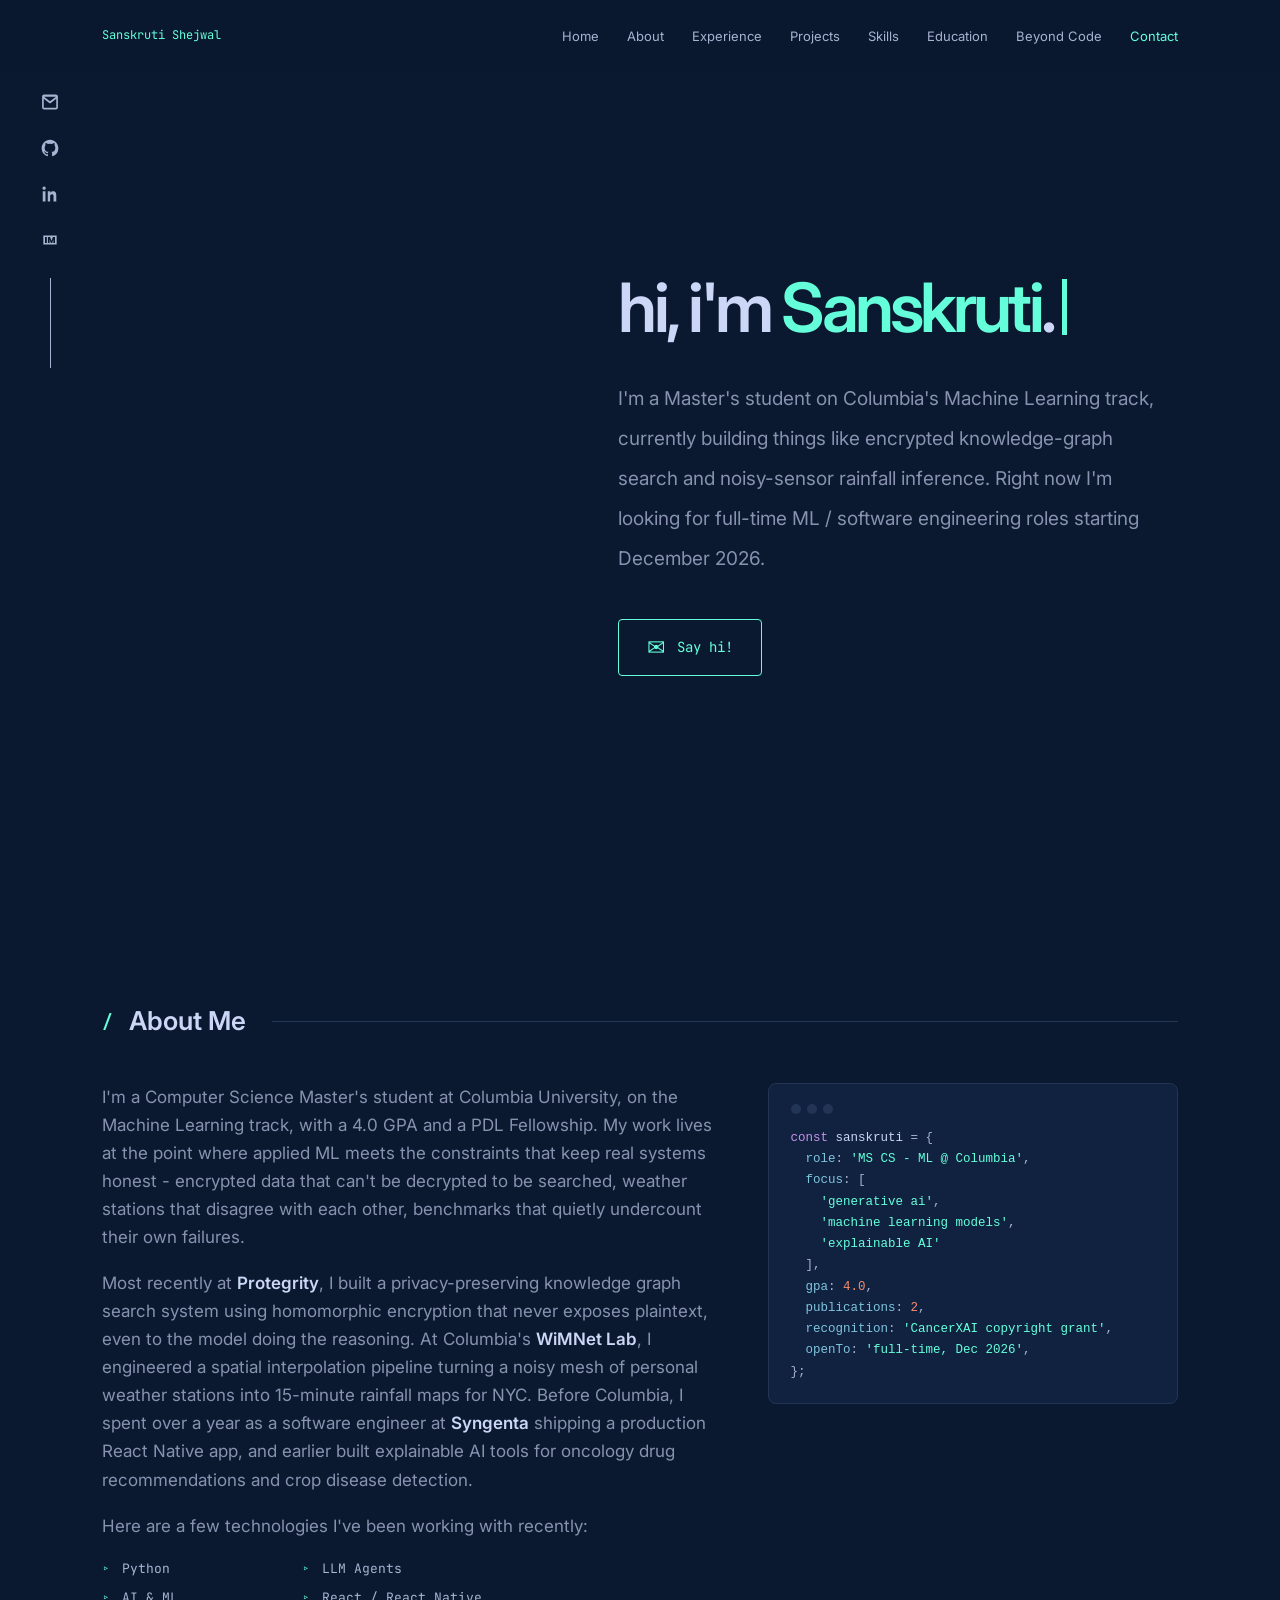
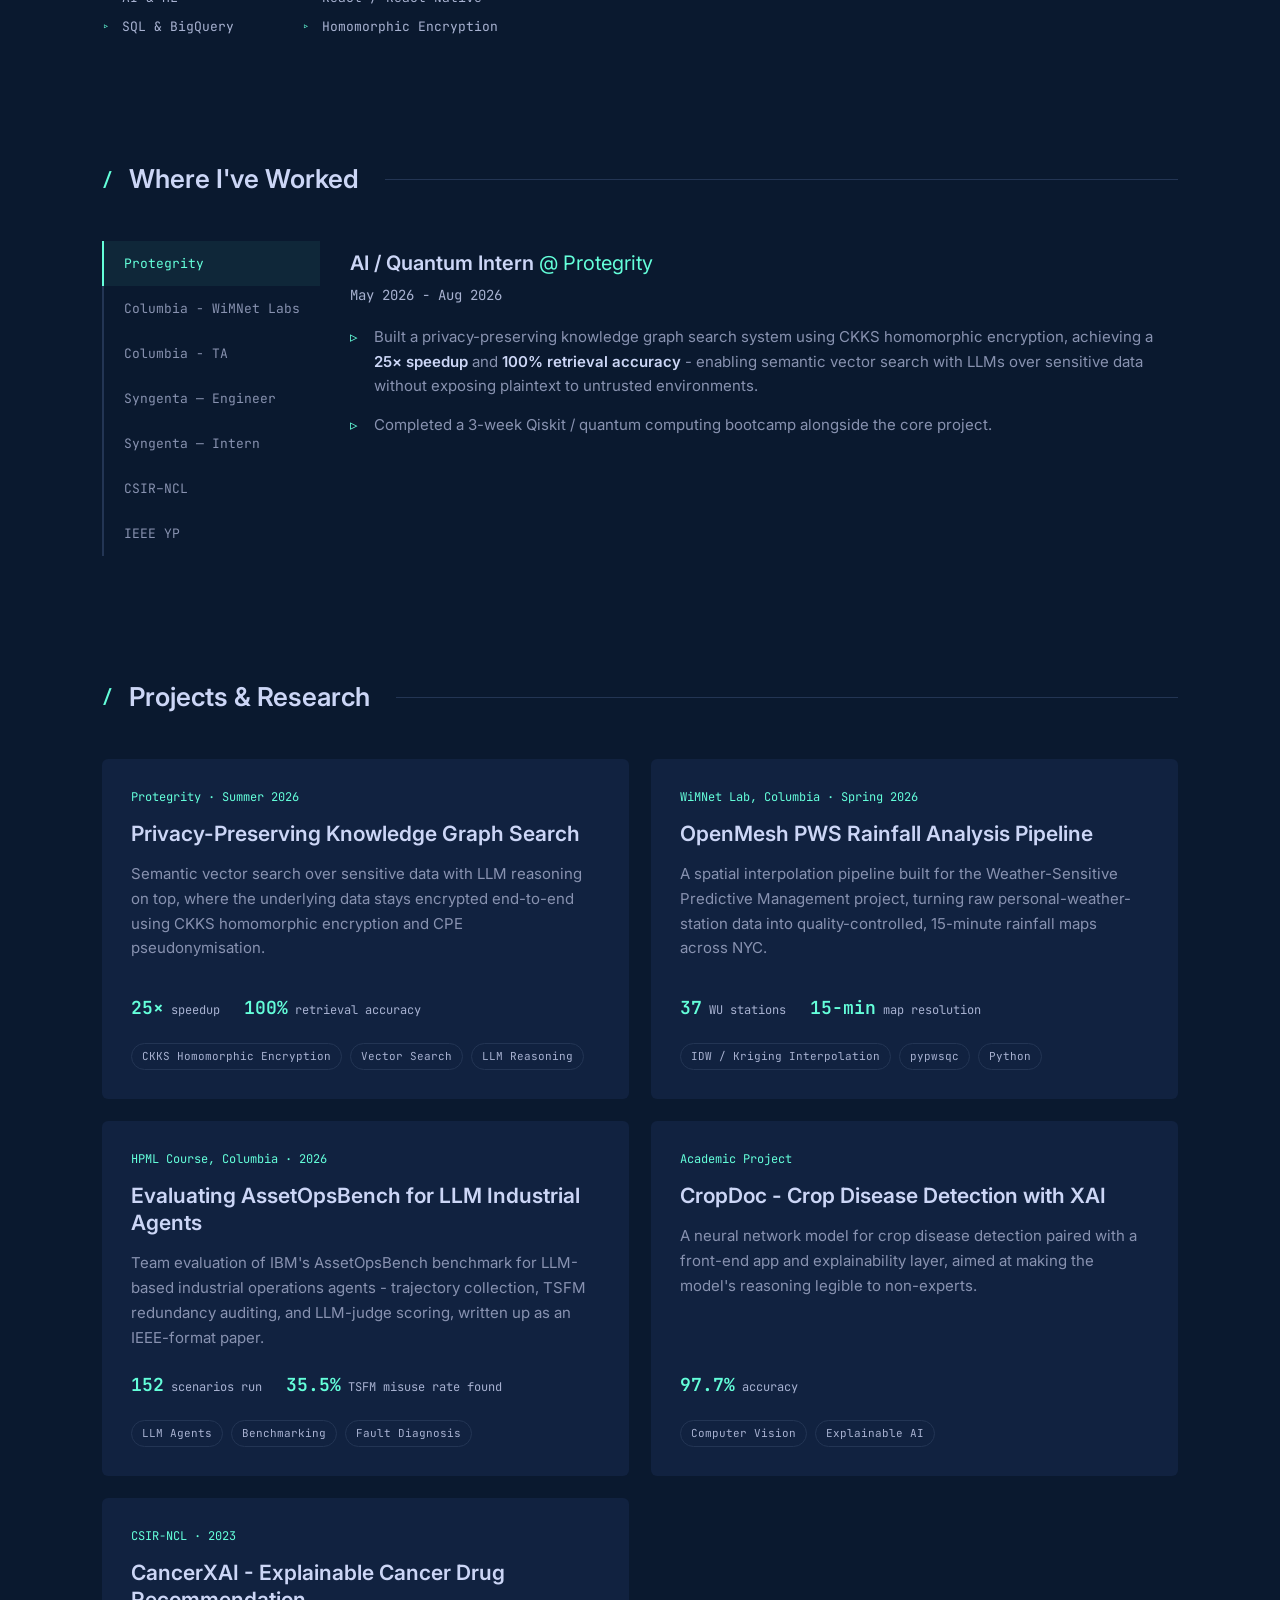
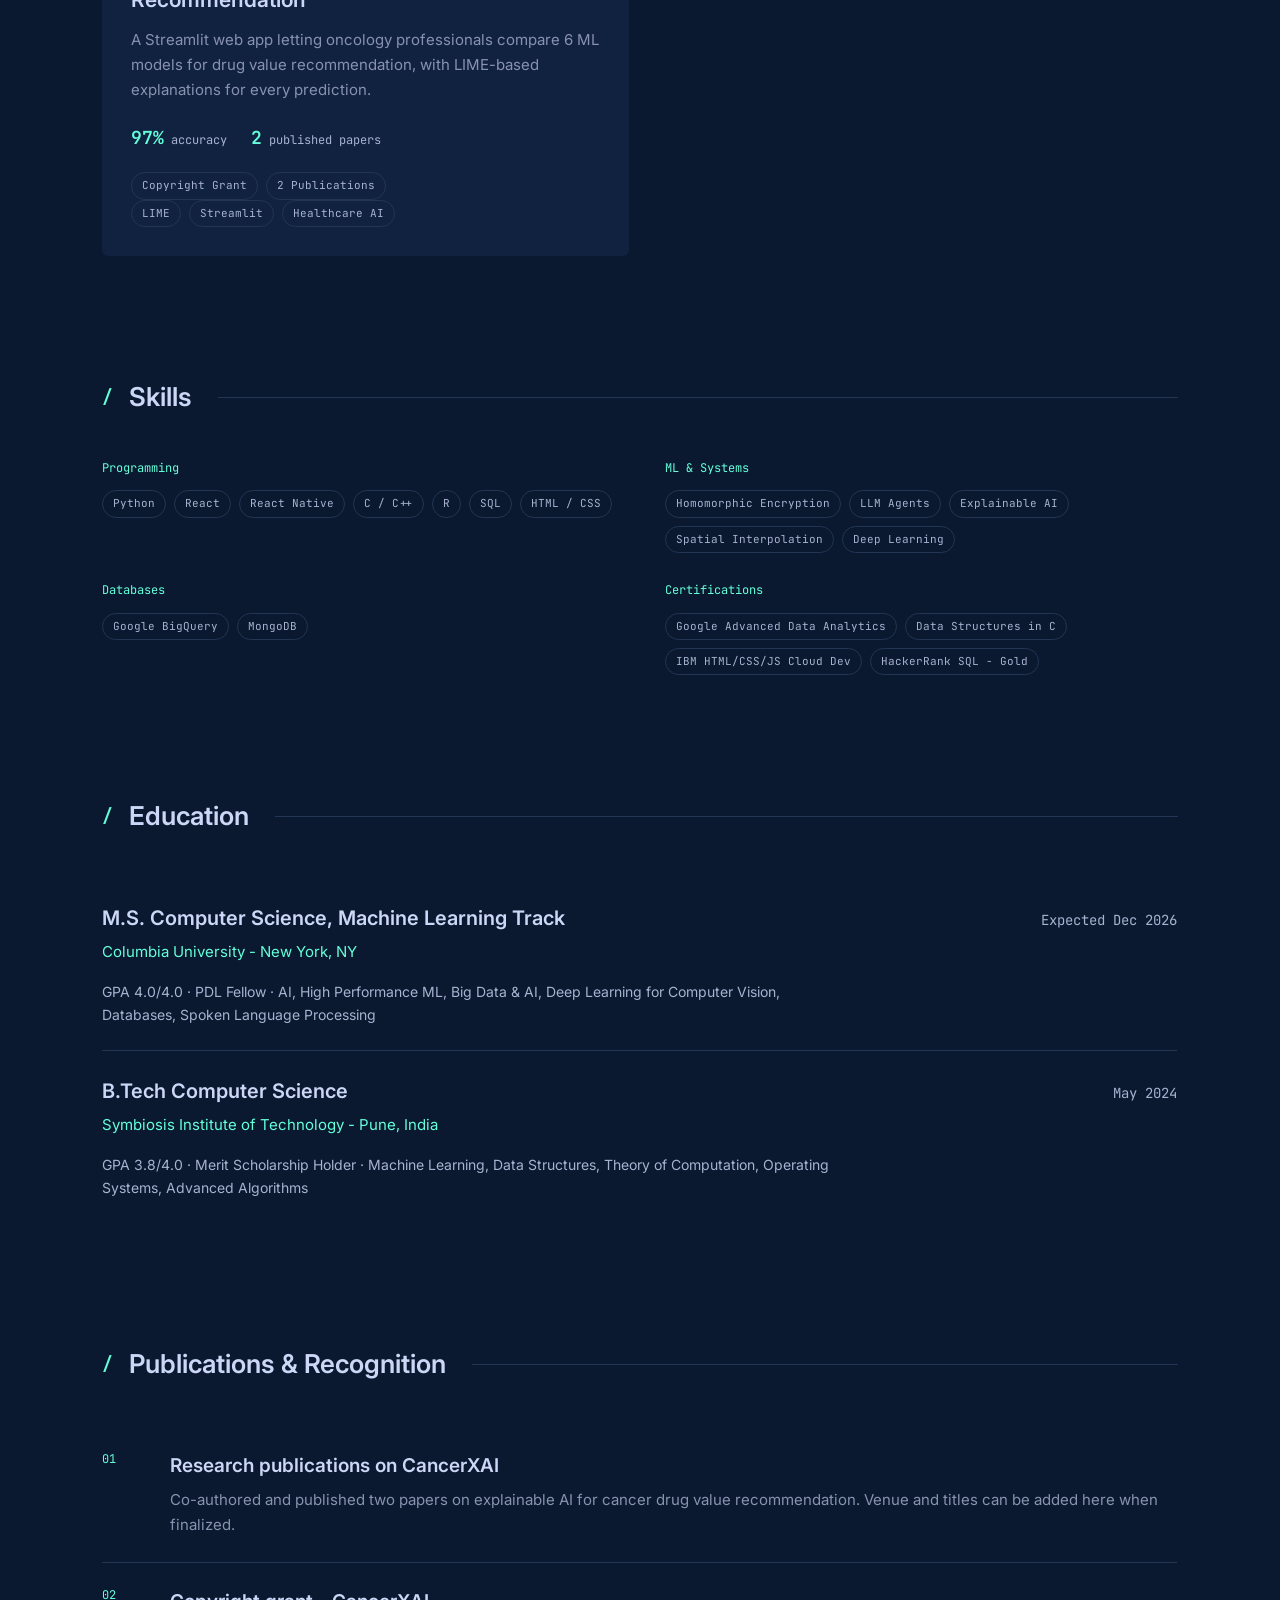
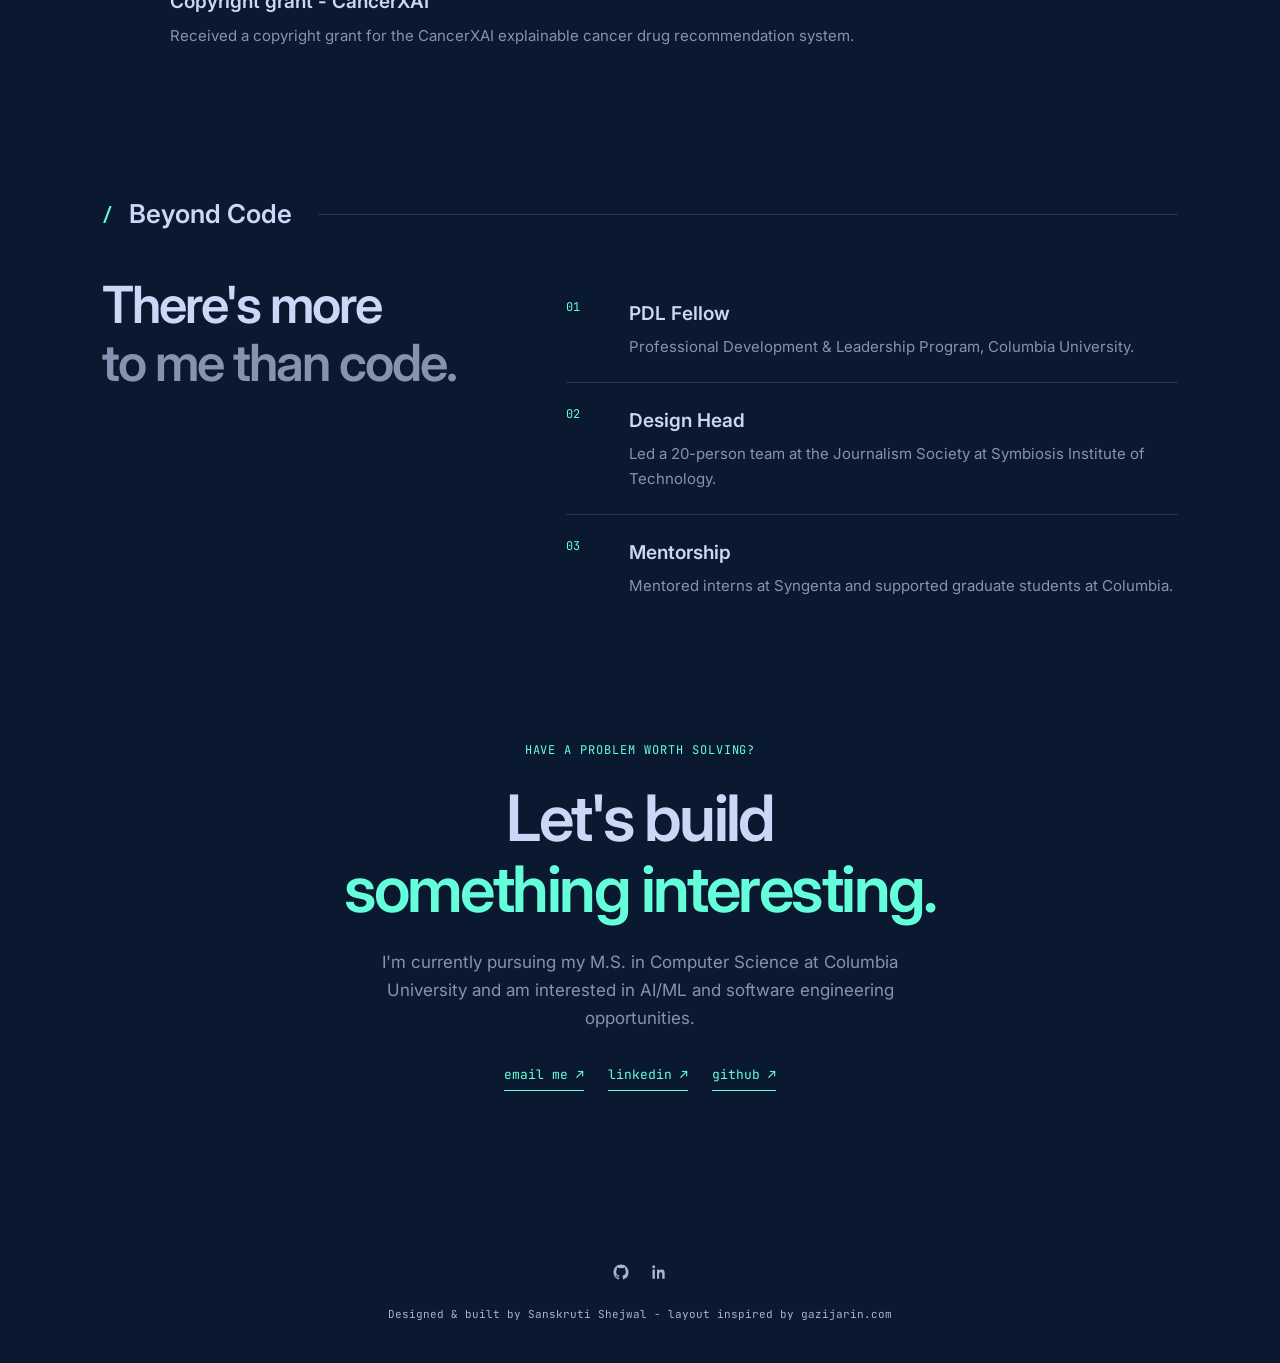
==== index.html @ ee558e0e "portfolio" ====
<!DOCTYPE html>
<html lang="en">
<head>
<meta charset="UTF-8">
<meta name="viewport" content="width=device-width, initial-scale=1.0">
<title>Sanskruti Shejwal | Software and AI Engineer</title>
<meta name="description" content="Sanskruti Shejwal - Software &amp; Machine Learning Engineer. Columbia MSCS. Privacy-preserving ML, geospatial inference, applied AI.">
<meta name="theme-color" content="#0a192f">
<link rel="preconnect" href="https://fonts.googleapis.com">
<link rel="preconnect" href="https://fonts.gstatic.com" crossorigin>
<link href="https://fonts.googleapis.com/css2?family=Inter:wght@400;500;600;700&family=JetBrains+Mono:wght@400;500&display=swap" rel="stylesheet">
<link rel="stylesheet" href="style.css">
</head>
<body>

<a class="skip-link" href="#content">Skip to content</a>

<button class="nav-toggle" id="navToggle" aria-expanded="false" aria-controls="siteNav" aria-label="Toggle navigation">
  <span></span><span></span><span></span>
</button>

<!-- Top fixed nav -->
<header class="site-header" id="siteNav">
  <a class="logo" href="#home" aria-label="Home">Sanskruti Shejwal</a>
  <nav>
    <ol class="nav-list">
      <li><a href="#home" class="nav-link" data-target="home">Home</a></li>
      <li><a href="#about" class="nav-link" data-target="about">About</a></li>
      <li><a href="#experience" class="nav-link" data-target="experience">Experience</a></li>
      <li><a href="#research" class="nav-link" data-target="research">Projects</a></li>
      <li><a href="#skills" class="nav-link" data-target="skills">Skills</a></li>
      <li><a href="#education" class="nav-link" data-target="education">Education</a></li>
      <li><a href="#personal" class="nav-link" data-target="personal">Beyond Code</a></li>
      <li><a href="#contact" class="nav-link" data-target="contact">Contact</a></li>
    </ol>
    <!-- <a class="resume-btn" href="resume.pdf" target="_blank" rel="noopener">Resume</a> -->
  </nav>
</header>

<!-- Fixed social links -->
<div class="side side-left">
  <ul class="side-icons">
    <li><a href="mailto:ss7561@columbia.edu" aria-label="Email">
      <svg viewBox="0 0 24 24" width="20" height="20"><path fill="currentColor" d="M2.5 5.5A2.5 2.5 0 0 1 5 3h14a2.5 2.5 0 0 1 2.5 2.5v13A2.5 2.5 0 0 1 19 21H5a2.5 2.5 0 0 1-2.5-2.5v-13Zm2.3.2L12 11.1l7.2-5.4H4.8Zm14.7 2.5-6.9 5.2a1 1 0 0 1-1.2 0L4.5 8.2v10.3c0 .3.2.5.5.5h14c.3 0 .5-.2.5-.5V8.2Z"/></svg>
    </a></li>
    <li><a href="https://github.com/Sans-Shej" target="_blank" rel="noopener" aria-label="GitHub">
      <svg viewBox="0 0 24 24" width="20" height="20"><path fill="currentColor" d="M12 2C6.48 2 2 6.58 2 12.19c0 4.49 2.87 8.3 6.84 9.65.5.1.68-.22.68-.5 0-.24-.01-1.05-.01-1.9-2.78.62-3.37-1.21-3.37-1.21-.46-1.19-1.11-1.51-1.11-1.51-.9-.63.07-.62.07-.62 1 .07 1.53 1.05 1.53 1.05.9 1.56 2.34 1.11 2.91.85.09-.66.35-1.11.63-1.37-2.22-.26-4.56-1.14-4.56-5.07 0-1.12.39-2.03 1.03-2.75-.1-.26-.45-1.31.1-2.72 0 0 .84-.28 2.75 1.05a9.34 9.34 0 0 1 5 0c1.91-1.33 2.75-1.05 2.75-1.05.55 1.41.2 2.46.1 2.72.64.72 1.03 1.63 1.03 2.75 0 3.94-2.34 4.8-4.57 5.06.36.32.68.94.68 1.9 0 1.37-.01 2.47-.01 2.81 0 .27.18.6.69.5A10.03 10.03 0 0 0 22 12.19C22 6.58 17.52 2 12 2Z"/></svg>
    </a></li>
    <li><a href="http://www.linkedin.com/in/sanskrutishejwal" target="_blank" rel="noopener" aria-label="LinkedIn">
      <svg viewBox="0 0 24 24" width="20" height="20"><path fill="currentColor" d="M6.94 5a2 2 0 1 1-4 0 2 2 0 0 1 4 0ZM3.3 8.75h3.28V21H3.3V8.75Zm6.02 0h3.14v1.68h.04c.44-.82 1.5-1.68 3.1-1.68 3.32 0 3.93 2.11 3.93 4.86V21h-3.28v-5.7c0-1.36-.02-3.1-1.9-3.1-1.9 0-2.19 1.47-2.19 3v5.8H9.32V8.75Z"/></svg>
    </a></li>
    <li><a href="https://medium.com/@2003sans" target="_blank" rel="noopener" aria-label="Medium">
      <svg viewBox="0 0 24 24" width="20" height="20"><path fill="currentColor" d="M4 6.5h16v11H4v-11Zm2 2v7h2.2v-7H6Zm3.5 0v7h2v-4.2l1.5 4.2h1.6l1.4-4.2v4.2h2v-7h-2.5l-1.7 4.8-1.7-4.8h-2.6Z"/></svg>
    </a></li>
  </ul>
</div>

<main id="content">

  <!-- HERO -->
  <section class="hero" id="home">
    <div class="hero-grid">
      <div class="portrait-wrap"><canvas id="portraitCanvas" class="portrait-canvas" aria-label="Interactive stylized portrait of Sanskruti Shejwal"></canvas></div>
      <div class="hero-copy">
        <h1 class="hero-name" aria-label="hi, I'm Sanskruti."><span class="typing-prefix"></span><span class="typing-name"></span><span class="typing-suffix"></span><i class="cursor" aria-hidden="true"></i></h1>
        <h2 class="sr-only">Software and machine learning engineer</h2>
    <p class="hero-desc">I'm a Master's student on Columbia's Machine Learning track, currently
      building things like encrypted knowledge-graph search and noisy-sensor rainfall
      inference. Right now I'm looking for full-time ML / software engineering roles
      starting December 2026.</p>
        <a class="cta-btn" href="mailto:ss7561@columbia.edu"><span class="mail-icon" aria-hidden="true">✉</span> Say hi!</a>
      </div>
    </div>
  </section>

  <!-- ABOUT -->
  <section id="about" class="section reveal">
    <h2 class="section-heading"><span class="num mono">/</span> About Me <span class="rule"></span></h2>
    <div class="about-grid">
      <div class="about-text">
        <p>I'm a Computer Science Master's student at Columbia University, on the Machine
          Learning track, with a 4.0 GPA and a PDL Fellowship. My work lives at the point
          where applied ML meets the constraints that keep real systems honest -
          encrypted data that can't be decrypted to be searched, weather stations that
          disagree with each other, benchmarks that quietly undercount their own
          failures.</p>
        <p>Most recently at <strong>Protegrity</strong>, I built a privacy-preserving
          knowledge graph search system using homomorphic encryption that never exposes
          plaintext, even to the model doing the reasoning. At Columbia's
          <strong>WiMNet Lab</strong>, I engineered a spatial interpolation pipeline
          turning a noisy mesh of personal weather stations into 15-minute rainfall maps
          for NYC. Before Columbia, I spent over a year as a software engineer at
          <strong>Syngenta</strong> shipping a production React Native app, and earlier
          built explainable AI tools for oncology drug recommendations and crop disease
          detection.</p>
        <p>Here are a few technologies I've been working with recently:</p>
        <ul class="tech-list mono">
          <li>Python</li>
          <li>LLM Agents</li>
          <li>AI & ML</li>
          <li>React / React Native</li>
          <li>SQL &amp; BigQuery</li>
          <li>Homomorphic Encryption</li>
        </ul>
      </div>
      <div class="about-panel" aria-hidden="true">
        <div class="code-card mono">
          <div class="code-dots"><span></span><span></span><span></span></div>
          <pre><span class="c-key">const</span> <span class="c-var">sanskruti</span> = {
  <span class="c-prop">role</span>: <span class="c-str">'MS CS - ML @ Columbia'</span>,
  <span class="c-prop">focus</span>: [
    <span class="c-str">'generative ai'</span>,
    <span class="c-str">'machine learning models'</span>,
    <span class="c-str">'explainable AI'</span>
  ],
  <span class="c-prop">gpa</span>: <span class="c-num">4.0</span>,
  <span class="c-prop">publications</span>: <span class="c-num">2</span>,
  <span class="c-prop">recognition</span>: <span class="c-str">'CancerXAI copyright grant'</span>,
  <span class="c-prop">openTo</span>: <span class="c-str">'full-time, Dec 2026'</span>,
};</pre>
        </div>
      </div>
    </div>
  </section>

  <!-- EXPERIENCE -->
  <section id="experience" class="section reveal">
    <h2 class="section-heading"><span class="num mono">/</span> Where I've Worked <span class="rule"></span></h2>
    <div class="tabs" role="tablist" aria-label="Work experience">
      <div class="tab-list" id="tabList">
        <button class="tab-btn active mono" role="tab" aria-selected="true" data-tab="0">Protegrity</button>
        <button class="tab-btn mono" role="tab" aria-selected="false" data-tab="1">Columbia - WiMNet Labs</button>
        <button class="tab-btn mono" role="tab" aria-selected="false" data-tab="2">Columbia - TA</button>
        <button class="tab-btn mono" role="tab" aria-selected="false" data-tab="3">Syngenta — Engineer</button>
        <button class="tab-btn mono" role="tab" aria-selected="false" data-tab="4">Syngenta — Intern</button>
        <button class="tab-btn mono" role="tab" aria-selected="false" data-tab="5">CSIR–NCL</button>
        <button class="tab-btn mono" role="tab" aria-selected="false" data-tab="6">IEEE YP</button>
      </div>

      <div class="tab-panels">
        <div class="tab-panel active" data-panel="0">
          <h3>AI / Quantum Intern <span class="tab-co">@ Protegrity</span></h3>
          <p class="tab-date mono">May 2026 - Aug 2026</p>
          <ul>
            <li>Built a privacy-preserving knowledge graph search system using CKKS
              homomorphic encryption, achieving a <strong>25× speedup</strong> and
              <strong>100% retrieval accuracy</strong> - enabling semantic vector search
              with LLMs over sensitive data without exposing plaintext to untrusted
              environments.</li>
            <li>Completed a 3-week Qiskit / quantum computing bootcamp alongside the core
              project.</li>
          </ul>
        </div>
        <div class="tab-panel" data-panel="1">
          <h3>Research Assistant <span class="tab-co">@ Columbia WiMNet Labs</span></h3>
          <p class="tab-date mono">Feb 2026 - May 2026</p>
          <ul>
            <li>Engineered a full personal-weather-station rainfall analysis pipeline for
              OpenMesh NYC, applying <code>pypwsqc</code> quality control and IDW /
              Ordinary Kriging interpolation to generate 15-minute rainfall maps from 37
              Weather Underground stations, as part of the Weather-Sensitive Predictive
              Management project.</li>
          </ul>
        </div>
        <div class="tab-panel" data-panel="2">
          <h3>Course Assistant <span class="tab-co">@ Columbia - Graduate OS</span></h3>
          <p class="tab-date mono">Jan 2026 - May 2026</p>
          <ul>
            <li>Supported 120+ students via office hours and recitation sessions; handled
              grading and contributed to assignment and exam design.</li>
          </ul>
        </div>
        <div class="tab-panel" data-panel="3">
          <h3>Software Engineer <span class="tab-co">@ Syngenta</span></h3>
          <p class="tab-date mono">Sep 2024 - Jun 2025</p>
          <ul>
            <li>Developed and deployed Cropwise Grower (React Native), one of Syngenta's
              core apps, in a 3-person frontend team; raised test coverage from 20% to
              80% with JUnit and DevOps, improving app performance by 50%.</li>
            <li>Improved user experience by 40% through features built with
              cross-functional teams; mentored 2 interns and contributed to CI/CD.</li>
          </ul>
        </div>
        <div class="tab-panel" data-panel="4">
          <h3>Software Engineer Intern <span class="tab-co">@ Syngenta</span></h3>
          <p class="tab-date mono">Jan 2024 - Aug 2024</p>
          <ul>
            <li>Built 3 test automation frameworks with Appium-Selenium, Java, BDD and
              Cucumber, saving approximately 60% of prior manual testing effort.</li>
            <li>Used generative AI to build a multi-agent LLM framework automating phases
              of the SDLC, reaching 90% completion within 2 weeks.</li>
          </ul>
        </div>
        <div class="tab-panel" data-panel="5">
          <h3>AI/ML Developer &amp; Research Intern <span class="tab-co">@ CSIR–NCL</span></h3>
          <p class="tab-date mono">Jan 2023 - Dec 2023</p>
          <ul>
            <li>Built CancerXAI, an explainable-AI web app for cancer drug value
              recommendation, working with senior CSIR scientists, reaching 97% accuracy
              across 6 selectable ML models with LIME-based explainability.</li>
            <li>Co-authored and published 2 papers on the project; received a copyright
              grant for the CancerXAI system.</li>
          </ul>
        </div>
        <div class="tab-panel" data-panel="6">
          <h3>Full Stack Development Intern <span class="tab-co">@ IEEE Young Professionals</span></h3>
          <p class="tab-date mono">Dec 2022 - Feb 2023</p>
          <ul>
            <li>Led a team of 8 to build a module (frontend + backend) contributing to a
              larger web app, using Figma, Vue.js, and SQL.</li>
          </ul>
        </div>
      </div>
    </div>
  </section>

  <!-- WORK -->
  <section id="research" class="section reveal">
    <h2 class="section-heading"><span class="num mono">/</span> Projects & Research <span class="rule"></span></h2>
    <div class="project-grid">
      <a class="project-card" href="project-protegrity.html">
        <!-- <div class="project-image"><img src="assets/projects/protegrity.jpg" alt="Privacy-preserving knowledge graph search preview" onerror="this.style.display='none'; this.nextElementSibling.hidden=false"><span hidden>Add image: assets/projects/protegrity.jpg</span></div> -->
        <p class="project-tag mono">Protegrity · Summer 2026</p>
        <h3>Privacy-Preserving Knowledge Graph Search</h3>
        <p>Semantic vector search over sensitive data with LLM reasoning on top, where the underlying data stays encrypted end-to-end using CKKS homomorphic encryption and CPE pseudonymisation.</p>
        <ul class="project-stats"><li><strong>25×</strong> speedup</li><li><strong>100%</strong> retrieval accuracy</li></ul>
        <div class="chip-row"><span class="chip">CKKS Homomorphic Encryption</span><span class="chip">Vector Search</span><span class="chip">LLM Reasoning</span></div>
      </a>
      <a class="project-card" href="project-openmesh.html">
        <!-- <div class="project-image"><img src="assets/projects/openmesh.jpg" alt="OpenMesh rainfall analysis preview" onerror="this.style.display='none'; this.nextElementSibling.hidden=false"><span hidden>Add image: assets/projects/openmesh.jpg</span></div> -->
        <p class="project-tag mono">WiMNet Lab, Columbia · Spring 2026</p>
        <h3>OpenMesh PWS Rainfall Analysis Pipeline</h3>
        <p>A spatial interpolation pipeline built for the Weather-Sensitive Predictive Management project, turning raw personal-weather-station data into quality-controlled, 15-minute rainfall maps across NYC.</p>
        <ul class="project-stats"><li><strong>37</strong> WU stations</li><li><strong>15-min</strong> map resolution</li></ul>
        <div class="chip-row"><span class="chip">IDW / Kriging Interpolation</span><span class="chip">pypwsqc</span><span class="chip">Python</span></div>
      </a>
      <a class="project-card" href="project-assetopsbench.html">
        <!-- <div class="project-image"><img src="assets/projects/assetopsbench.jpg" alt="AssetOpsBench evaluation preview" onerror="this.style.display='none'; this.nextElementSibling.hidden=false"><span hidden>Add image: assets/projects/assetopsbench.jpg</span></div> -->
        <p class="project-tag mono">HPML Course, Columbia · 2026</p>
        <h3>Evaluating AssetOpsBench for LLM Industrial Agents</h3>
        <p>Team evaluation of IBM's AssetOpsBench benchmark for LLM-based industrial operations agents - trajectory collection, TSFM redundancy auditing, and LLM-judge scoring, written up as an IEEE-format paper.</p>
        <ul class="project-stats"><li><strong>152</strong> scenarios run</li><li><strong>35.5%</strong> TSFM misuse rate found</li></ul>
        <div class="chip-row"><span class="chip">LLM Agents</span><span class="chip">Benchmarking</span><span class="chip">Fault Diagnosis</span></div>
      </a>
      <a class="project-card" href="project-cropdoc.html">
        <!-- <div class="project-image"><img src="assets/projects/cropdoc.jpg" alt="CropDoc project preview" onerror="this.style.display='none'; this.nextElementSibling.hidden=false"><span hidden>Add image: assets/projects/cropdoc.jpg</span></div> -->
        <p class="project-tag mono">Academic Project</p>
        <h3>CropDoc - Crop Disease Detection with XAI</h3>
        <p>A neural network model for crop disease detection paired with a front-end app and explainability layer, aimed at making the model's reasoning legible to non-experts.</p>
        <ul class="project-stats"><li><strong>97.7%</strong> accuracy</li></ul>
        <div class="chip-row"><span class="chip">Computer Vision</span><span class="chip">Explainable AI</span></div>
      </a>
      <a class="project-card" href="project-cancerxai.html">
        <!-- <div class="project-image"><img src="assets/projects/cancerxai.jpg" alt="CancerXAI project preview" onerror="this.style.display='none'; this.nextElementSibling.hidden=false"><span hidden>Add image: assets/projects/cancerxai.jpg</span></div> -->
        <p class="project-tag mono">CSIR-NCL · 2023</p>
        <h3>CancerXAI - Explainable Cancer Drug Recommendation</h3>
        <p>A Streamlit web app letting oncology professionals compare 6 ML models for drug value recommendation, with LIME-based explanations for every prediction.</p>
        <ul class="project-stats"><li><strong>97%</strong> accuracy</li><li><strong>2</strong> published papers</li></ul>
        <div class="chip-row"><span class="chip">Copyright Grant</span><span class="chip">2 Publications</span></div>
        <div class="chip-row"><span class="chip">LIME</span><span class="chip">Streamlit</span><span class="chip">Healthcare AI</span></div>
      </a>
    </div>
  </section>

  <section id="skills" class="section reveal">
    <h2 class="section-heading"><span class="num mono">/</span> Skills <span class="rule"></span></h2>
    <div class="skills-grid">
      <div class="skill-group"><p class="skill-label mono">Programming</p><div class="chip-row"><span class="chip">Python</span><span class="chip">React</span><span class="chip">React Native</span><span class="chip">C / C++</span><span class="chip">R</span><span class="chip">SQL</span><span class="chip">HTML / CSS</span></div></div>
      <div class="skill-group"><p class="skill-label mono">ML &amp; Systems</p><div class="chip-row"><span class="chip">Homomorphic Encryption</span><span class="chip">LLM Agents</span><span class="chip">Explainable AI</span><span class="chip">Spatial Interpolation</span><span class="chip">Deep Learning</span></div></div>
      <div class="skill-group"><p class="skill-label mono">Databases</p><div class="chip-row"><span class="chip">Google BigQuery</span><span class="chip">MongoDB</span></div></div>
      <div class="skill-group"><p class="skill-label mono">Certifications</p><div class="chip-row"><span class="chip">Google Advanced Data Analytics</span><span class="chip">Data Structures in C</span><span class="chip">IBM HTML/CSS/JS Cloud Dev</span><span class="chip">HackerRank SQL - Gold</span></div></div>
    </div>
  </section>

  <!-- EDUCATION -->
  <section id="education" class="section reveal">
    <h2 class="section-heading"><span class="num mono">/</span> Education <span class="rule"></span></h2>
    <article class="entry">
      <div class="entry-head">
        <div>
          <h3>M.S. Computer Science, Machine Learning Track</h3>
          <p class="entry-org">Columbia University - New York, NY</p>
        </div>
        <p class="entry-date mono">Expected Dec 2026</p>
      </div>
      <p class="entry-note">GPA 4.0/4.0 · PDL Fellow · AI, High Performance ML, Big Data &amp; AI,
        Deep Learning for Computer Vision, Databases, Spoken Language Processing</p>
    </article>
    <article class="entry">
      <div class="entry-head">
        <div>
          <h3>B.Tech Computer Science</h3>
          <p class="entry-org">Symbiosis Institute of Technology - Pune, India</p>
        </div>
        <p class="entry-date mono">May 2024</p>
      </div>
      <p class="entry-note">GPA 3.8/4.0 · Merit Scholarship Holder · Machine Learning,
        Data Structures, Theory of Computation, Operating Systems, Advanced Algorithms</p>
    </article>
  </section>

  <!-- PUBLICATIONS AND RECOGNITION -->
  <section id="recognition" class="section reveal recognition-section">
    <h2 class="section-heading"><span class="num mono">/</span> Publications &amp; Recognition <span class="rule"></span></h2>
    <div class="recognition-list">
      <article class="recognition-item">
        <span class="recognition-index mono">01</span>
        <div><h3>Research publications on CancerXAI</h3><p>Co-authored and published two papers on explainable AI for cancer drug value recommendation. Venue and titles can be added here when finalized.</p></div>
      </article>
      <article class="recognition-item">
        <span class="recognition-index mono">02</span>
        <div><h3>Copyright grant - CancerXAI</h3><p>Received a copyright grant for the CancerXAI explainable cancer drug recommendation system.</p></div>
      </article>
    </div>
  </section>

  <section id="personal" class="section personal-section reveal">
    <h2 class="section-heading"><span class="num mono">/</span> Beyond Code <span class="rule"></span></h2>
    <div class="personal-grid">
      <div><h2>There's more<br><span class="muted">to me than code.</span></h2></div>
      <div class="personal-items">
        <div class="personal-item"><span>01</span><div><h3>PDL Fellow</h3><p>Professional Development &amp; Leadership Program, Columbia University.</p></div></div>
        <div class="personal-item"><span>02</span><div><h3>Design Head</h3><p>Led a 20-person team at the Journalism Society at Symbiosis Institute of Technology.</p></div></div>
        <div class="personal-item"><span>03</span><div><h3>Mentorship</h3><p>Mentored interns at Syngenta and supported graduate students at Columbia.</p></div></div>
      </div>
    </div>
  </section>

  <!-- CONTACT -->
  <section id="contact" class="section reveal contact-section">
    <div class="contact-eyebrow">have a problem worth solving?</div>
    <h2>Let's build<br><span class="accent">something interesting.</span></h2>
    <p>I'm currently pursuing my M.S. in Computer Science at Columbia University and am interested in AI/ML and software engineering opportunities.</p>
    <div class="contact-links">
      <a href="mailto:ss7561@columbia.edu" class="contact-link">email me ↗</a>
      <a href="http://www.linkedin.com/in/sanskrutishejwal" target="_blank" rel="noopener noreferrer" class="contact-link">linkedin ↗</a>
      <a href="https://github.com/Sans-Shej" target="_blank" rel="noopener noreferrer" class="contact-link">github ↗</a>
    </div>
  </section>

  <footer class="site-footer">
    <ul class="footer-icons">
      <li><a href="https://github.com/Sans-Shej" target="_blank" rel="noopener" aria-label="GitHub">
        <svg viewBox="0 0 24 24" width="18" height="18"><path fill="currentColor" d="M12 2C6.48 2 2 6.58 2 12.19c0 4.49 2.87 8.3 6.84 9.65.5.1.68-.22.68-.5 0-.24-.01-1.05-.01-1.9-2.78.62-3.37-1.21-3.37-1.21-.46-1.19-1.11-1.51-1.11-1.51-.9-.63.07-.62.07-.62 1 .07 1.53 1.05 1.53 1.05.9 1.56 2.34 1.11 2.91.85.09-.66.35-1.11.63-1.37-2.22-.26-4.56-1.14-4.56-5.07 0-1.12.39-2.03 1.03-2.75-.1-.26-.45-1.31.1-2.72 0 0 .84-.28 2.75 1.05a9.34 9.34 0 0 1 5 0c1.91-1.33 2.75-1.05 2.75-1.05.55 1.41.2 2.46.1 2.72.64.72 1.03 1.63 1.03 2.75 0 3.94-2.34 4.8-4.57 5.06.36.32.68.94.68 1.9 0 1.37-.01 2.47-.01 2.81 0 .27.18.6.69.5A10.03 10.03 0 0 0 22 12.19C22 6.58 17.52 2 12 2Z"/></svg>
      </a></li>
      <li><a href="http://www.linkedin.com/in/sanskrutishejwal" target="_blank" rel="noopener" aria-label="LinkedIn">
        <svg viewBox="0 0 24 24" width="18" height="18"><path fill="currentColor" d="M6.94 5a2 2 0 1 1-4 0 2 2 0 0 1 4 0ZM3.3 8.75h3.28V21H3.3V8.75Zm6.02 0h3.14v1.68h.04c.44-.82 1.5-1.68 3.1-1.68 3.32 0 3.93 2.11 3.93 4.86V21h-3.28v-5.7c0-1.36-.02-3.1-1.9-3.1-1.9 0-2.19 1.47-2.19 3v5.8H9.32V8.75Z"/></svg>
      </a></li>
    </ul>
    <p class="mono footer-credit">Designed &amp; built by Sanskruti Shejwal - layout inspired by gazijarin.com</p>
  </footer>

</main>

<script src="script.js"></script>
</body>
</html>
---- style.css ----
/* ============================================
   Tokens
   ============================================ */
:root {
  --navy: #0a192f;
  --light-navy: #112240;
  --lightest-navy: #233554;
  --slate: #8892b0;
  --light-slate: #a8b2d1;
  --lightest-slate: #ccd6f6;
  --white: #e6f1ff;
  --green: #64ffda;

  --font-body: "Inter", -apple-system, BlinkMacSystemFont, sans-serif;
  --font-mono: "JetBrains Mono", "SFMono-Regular", Menlo, monospace;

  --gutter: clamp(24px, 8vw, 150px);
  --header-h: 72px;
}

* { box-sizing: border-box; }
html { scroll-behavior: smooth; }

@media (prefers-reduced-motion: reduce) {
  html { scroll-behavior: auto; }
  * { animation-duration: 0.001ms !important; transition-duration: 0.001ms !important; }
}

body {
  margin: 0;
  background: var(--navy);
  color: var(--slate);
  font-family: var(--font-body);
  font-size: 17px;
  line-height: 1.65;
  -webkit-font-smoothing: antialiased;
}

.mono { font-family: var(--font-mono); font-size: 0.82em; }
a { color: inherit; text-decoration: none; }
strong { color: var(--lightest-slate); font-weight: 600; }
h1, h2, h3, h4 { color: var(--lightest-slate); font-weight: 600; margin: 0; }

.skip-link {
  position: absolute; left: -999px; top: 0;
  background: var(--green); color: var(--navy);
  padding: 10px 16px; z-index: 300;
}
.skip-link:focus { left: 8px; top: 8px; }

/* ============================================
   Top nav
   ============================================ */
.site-header {
  position: fixed;
  top: 0; left: 0; right: 0;
  height: var(--header-h);
  display: flex;
  align-items: center;
  justify-content: space-between;
  padding: 0 var(--gutter);
  background: rgba(10, 25, 47, 0.85);
  backdrop-filter: blur(8px);
  z-index: 200;
  border-bottom: 1px solid transparent;
}
.logo {
  font-family: var(--font-mono);
  color: var(--green);
  font-size: 12px;
  height: 38px;
  display: flex; align-items: center; justify-content: center;
  border-radius: 6px;
}
.site-header nav { display: flex; align-items: center; gap: 32px; }
.nav-list { list-style: none; display: flex; gap: 28px; margin: 0; padding: 0; }
.nav-link {
  color: var(--light-slate);
  font-size: 13px;
  transition: color 0.2s ease;
}
.nav-link .mono { color: var(--green); margin-right: 4px; }
.nav-link:hover, .nav-link.active { color: var(--green); }
.resume-btn {
  font-family: var(--font-mono);
  font-size: 13px;
  color: var(--green);
  border: 1px solid var(--green);
  padding: 10px 16px;
  border-radius: 4px;
  transition: background 0.2s ease;
}
.resume-btn:hover { background: rgba(100, 255, 218, 0.1); }

.nav-toggle {
  display: none;
  position: fixed; top: 16px; right: 18px; z-index: 300;
  width: 42px; height: 42px; border-radius: 8px;
  border: 1px solid var(--lightest-navy);
  background: var(--light-navy);
  align-items: center; justify-content: center;
  flex-direction: column; gap: 5px; cursor: pointer;
}
.nav-toggle span { display: block; width: 18px; height: 1.5px; background: var(--green); transition: transform 0.25s ease, opacity 0.25s ease; }
.nav-toggle[aria-expanded="true"] span:nth-child(1) { transform: translateY(6.5px) rotate(45deg); }
.nav-toggle[aria-expanded="true"] span:nth-child(2) { opacity: 0; }
.nav-toggle[aria-expanded="true"] span:nth-child(3) { transform: translateY(-6.5px) rotate(-45deg); }

/* ============================================
   Side rails
   ============================================ */
.side {
  position: fixed;
  top: calc(var(--header-h) + 20px);
  left: 40px;
  z-index: 50;
  display: flex;
  flex-direction: column;
  align-items: center;
  color: var(--light-slate);
}
.side::after { content: ""; display: block; width: 1px; height: 90px; background: var(--light-slate); }
.side-icons { list-style: none; margin: 0 0 20px; padding: 0; display: flex; flex-direction: column; gap: 18px; }
.side-icons a { color: var(--light-slate); transition: color 0.2s ease, transform 0.2s ease; display: block; }
.side-icons a:hover { color: var(--green); transform: translateY(-3px); }

/* ============================================
   Layout
   ============================================ */
main {
  padding: 0 var(--gutter);
  max-width: 1440px;
  margin: 0 auto;
}

.section { padding: 100px 0 20px; scroll-margin-top: var(--header-h); }
.section-heading {
  display: flex;
  align-items: center;
  gap: 16px;
  font-size: 26px;
  white-space: nowrap;
  margin-bottom: 40px;
}
.section-heading .num { color: var(--green); font-size: 18px; }
.section-heading .rule { flex: 1; height: 1px; background: var(--lightest-navy); margin-left: 10px; }

.reveal { opacity: 0; transform: translateY(16px); transition: opacity 0.6s ease, transform 0.6s ease; }
.reveal.in-view { opacity: 1; transform: translateY(0); }
.reveal > * { opacity: 0; transform: translateY(14px); transition: opacity .55s ease, transform .55s ease; }
.reveal.in-view > * { opacity: 1; transform: translateY(0); }
.reveal.in-view > *:nth-child(2) { transition-delay: .08s; }
.reveal.in-view > *:nth-child(3) { transition-delay: .16s; }
.reveal.in-view > *:nth-child(4) { transition-delay: .24s; }
.reveal.in-view > *:nth-child(5) { transition-delay: .32s; }

/* ============================================
   Hero
   ============================================ */
.hero {
  min-height: 100vh;
  position: relative;
  display: flex;
  flex-direction: column;
  justify-content: center;
  padding: calc(var(--header-h) + 55px) 0 70px;
}
.hero-grid { display: grid; grid-template-columns: minmax(360px, 1fr) minmax(480px, 1.35fr); align-items: center; gap: clamp(50px, 8vw, 130px); transform: translateY(var(--hero-shift, 0px)); will-change: transform; }
.portrait-wrap { position: relative; min-height: 440px; display: grid; place-items: center; }
.portrait-canvas { display: block; width: min(100%, 500px); aspect-ratio: 1 / 1; cursor: crosshair; }
.hero-copy { padding-bottom: 12px; }
.hero-greeting { color: var(--green); font-size: 16px; margin: 0 0 20px; }
.hero-name {
  font-size: clamp(40px, 8vw, 68px);
  line-height: 1.1;
  margin: 0 0 34px;
  color: var(--lightest-slate);
  letter-spacing: -0.055em;
  white-space: nowrap;
}
.hero-name span { color: inherit; }
.hero-name .typing-name { color: var(--green); }
.cursor { display: inline-block; width: .07em; height: .82em; margin-left: .13em; vertical-align: -.04em; background: var(--green); animation: blink 1s steps(1) infinite; }
@keyframes blink { 50% { opacity: 0; } }
.hero-desc { max-width: 65ch; font-size: 19px; line-height: 2.1; margin: 0 0 40px; }
.cta-btn {
  display: inline-flex;
  align-items: center;
  gap: 12px;
  font-family: var(--font-mono);
  font-size: 14px;
  color: var(--green);
  border: 1px solid var(--green);
  padding: 16px 28px;
  border-radius: 4px;
  transition: background 0.2s ease, transform 0.2s ease;
}
.mail-icon { font-family: var(--font-body); font-size: 22px; line-height: 1; }
.sr-only { position: absolute; width: 1px; height: 1px; padding: 0; margin: -1px; overflow: hidden; clip: rect(0, 0, 0, 0); white-space: nowrap; border: 0; }
.cta-btn:hover { background: rgba(100, 255, 218, 0.1); transform: translateY(-2px); }
.project-card, .entry, .personal-item, .recognition-item { will-change: transform; }
.project-card:hover { transform: translateY(-7px) scale(1.005); }

@media (prefers-reduced-motion: reduce) {
  .reveal > *, .reveal.in-view > * { transition-delay: 0s; transform: none; }
  .hero-grid { transform: none !important; }
}

/* ============================================
   About
   ============================================ */
.about-grid { display: grid; grid-template-columns: 3fr 2fr; gap: 50px; align-items: start; }
.about-text p { margin: 0 0 18px; max-width: 60ch; }
.tech-list {
  display: grid;
  grid-template-columns: repeat(2, minmax(140px, 1fr));
  gap: 8px 0;
  list-style: none;
  padding: 0; margin: 0;
  max-width: 400px;
}
.tech-list li { position: relative; padding-left: 20px; font-size: 13px; color: var(--light-slate); }
.tech-list li::before { content: "▹"; position: absolute; left: 0; color: var(--green); }

.code-card {
  background: var(--light-navy);
  border-radius: 8px;
  padding: 20px 22px;
  border: 1px solid var(--lightest-navy);
}
.code-dots { display: flex; gap: 6px; margin-bottom: 14px; }
.code-dots span { width: 10px; height: 10px; border-radius: 50%; background: var(--lightest-navy); display: block; }
.code-card pre { margin: 0; font-size: 12.5px; line-height: 1.7; color: var(--light-slate); white-space: pre-wrap; }
.c-key { color: #c792ea; }
.c-var { color: var(--lightest-slate); }
.c-prop { color: #7ec4de; }
.c-str { color: var(--green); }
.c-num { color: #f78c6c; }

/* ============================================
   Experience tabs
   ============================================ */
.tabs { display: flex; gap: 0; min-height: 260px; }
.tab-list {
  display: flex;
  flex-direction: column;
  border-left: 2px solid var(--lightest-navy);
  min-width: 180px;
}
.tab-btn {
  text-align: left;
  background: none;
  border: none;
  border-left: 2px solid transparent;
  margin-left: -2px;
  color: var(--slate);
  padding: 14px 20px;
  font-size: 13px;
  cursor: pointer;
  transition: background 0.2s ease, color 0.2s ease;
  white-space: nowrap;
}
.tab-btn:hover { background: rgba(100, 255, 218, 0.06); color: var(--green); }
.tab-btn.active { color: var(--green); border-left-color: var(--green); background: rgba(100, 255, 218, 0.06); }

.tab-panels { padding: 6px 0 0 30px; flex: 1; }
.tab-panel { display: none; }
.tab-panel.active { display: block; }
.tab-panel h3 { font-size: 20px; margin-bottom: 4px; }
.tab-co { color: var(--green); font-weight: 400; }
.tab-date { color: var(--light-slate); margin: 0 0 18px; }
.tab-panel ul { margin: 0; padding: 0; list-style: none; }
.tab-panel li { position: relative; padding-left: 24px; margin-bottom: 14px; font-size: 15px; }
.tab-panel li::before { content: "▹"; position: absolute; left: 0; color: var(--green); }
.tab-panel code {
  font-family: var(--font-mono); font-size: 0.85em;
  background: var(--light-navy); padding: 1px 6px; border-radius: 4px;
}

/* ============================================
   Work / Projects
   ============================================ */
.section-title { display: flex; align-items: baseline; gap: 14px; color: var(--lightest-slate); font-size: 28px; margin: 0 0 38px; }
.section-title .mono { color: var(--green); font-size: 16px; }
.project-grid { display: grid; grid-template-columns: repeat(2, minmax(0, 1fr)); gap: 22px; }
.project-card { display: flex; flex-direction: column; min-height: 340px; padding: 28px; background: var(--light-navy); border: 1px solid transparent; border-radius: 6px; color: var(--slate); transition: border-color .2s ease, transform .2s ease, box-shadow .2s ease; }
.project-card:hover, .project-card:focus-visible { border-color: var(--green); transform: translateY(-5px); box-shadow: 0 14px 32px -20px rgba(100, 255, 218, .8); }
.project-card:focus-visible { outline: 2px solid var(--green); outline-offset: 4px; }
.project-image { display: grid; place-items: center; min-height: 150px; margin: -28px -28px 24px; overflow: hidden; background: linear-gradient(135deg, rgba(100, 255, 218, .08), rgba(35, 53, 84, .65)); border-bottom: 1px solid var(--lightest-navy); color: var(--slate); text-align: center; }
.project-image img { width: 100%; height: 100%; min-height: 150px; object-fit: cover; }
.project-image span { padding: 20px; font-family: var(--font-mono); font-size: 11px; line-height: 1.6; }
.project-card h3 { color: var(--lightest-slate); font-size: 21px; line-height: 1.3; margin: 0 0 15px; }
.project-card > p:not(.project-tag) { font-size: 15px; line-height: 1.65; margin: 0 0 20px; }
.project-tag { color: var(--green); font-size: 12px; margin: 0 0 12px; }
.project-stats { display: flex; flex-wrap: wrap; gap: 10px 24px; list-style: none; padding: 0; margin: auto 0 20px; color: var(--light-slate); font-family: var(--font-mono); font-size: 12px; }
.project-stats strong { color: var(--green); font-size: 18px; }
.chip-row { display: flex; flex-wrap: wrap; gap: 8px; }
.chip { display: inline-flex; align-items: center; padding: 6px 10px; border: 1px solid var(--lightest-navy); border-radius: 999px; color: var(--light-slate); font-family: var(--font-mono); font-size: 11px; line-height: 1.2; }
.skills-grid { display: grid; grid-template-columns: repeat(2, minmax(0, 1fr)); gap: 28px 50px; }
.skill-label { color: var(--green); font-size: 12px; margin: 0 0 12px; }
.detail-page { max-width: 900px; margin: 0 auto; padding: 150px var(--gutter) 100px; }
.back-link { display: inline-block; color: var(--green); font-family: var(--font-mono); font-size: 13px; margin-bottom: 42px; }
.detail-tag { color: var(--green); font-family: var(--font-mono); font-size: 13px; margin: 0 0 16px; }
.detail-page h1 { font-size: clamp(38px, 6vw, 70px); line-height: 1.08; letter-spacing: -0.04em; margin-bottom: 26px; }
.detail-intro { max-width: 68ch; color: var(--light-slate); font-size: 19px; line-height: 1.8; margin-bottom: 52px; }
.detail-layout { display: grid; grid-template-columns: minmax(0, 1.5fr) minmax(190px, .7fr); gap: 55px; }
.detail-layout h2 { color: var(--lightest-slate); font-size: 20px; margin: 0 0 16px; }
.detail-layout p, .detail-layout li { font-size: 16px; line-height: 1.75; }
.detail-layout ul { padding-left: 22px; }
.detail-meta { padding: 22px; border-left: 1px solid var(--lightest-navy); }
.detail-meta p { color: var(--green); font-family: var(--font-mono); font-size: 12px; margin: 0 0 14px; }
.detail-meta .chip-row { margin-bottom: 25px; }
.entry { padding: 24px 0; border-top: 1px solid var(--lightest-navy); }
.entry:last-child { border-bottom: 1px solid var(--lightest-navy); }
#education .entry:first-of-type { border-top: 0; }
#education .entry:last-of-type { border-bottom: 0; }
.entry-head { display: flex; justify-content: space-between; align-items: baseline; gap: 24px; }
.entry h3 { color: var(--lightest-slate); font-size: 20px; margin: 0 0 5px; }
.entry-org { color: var(--green); margin: 0; font-size: 15px; }
.entry-date { color: var(--light-slate); margin: 0; white-space: nowrap; }
.entry-note { max-width: 82ch; color: var(--light-slate); font-size: 14px; margin: 15px 0 0; }
.recognition-list { border-top: 1px solid var(--lightest-navy); }
.recognition-section .recognition-list { border-top: 0; }
.recognition-item { display: grid; grid-template-columns: 50px 1fr; gap: 18px; padding: 24px 0; border-bottom: 1px solid var(--lightest-navy); }
.recognition-section .recognition-item:last-child { border-bottom: 0; }
.recognition-index { color: var(--green); font-size: 12px; }
.recognition-item h3 { color: var(--lightest-slate); font-size: 19px; margin: 0 0 7px; }
.recognition-item p { font-size: 15px; margin: 0; }
.personal-section { border-top: 1px solid var(--lightest-navy); }
.recognition-section + .personal-section { border-top: 0; }
.section-label { color: var(--green); font-family: var(--font-mono); font-size: 12px; letter-spacing: .08em; text-transform: uppercase; margin-bottom: 34px; }
.section-label span { margin-right: 12px; }
.personal-grid { display: grid; grid-template-columns: minmax(260px, .9fr) minmax(0, 1.4fr); gap: 70px; }
.personal-grid h2 { color: var(--lightest-slate); font-size: clamp(34px, 4vw, 56px); line-height: 1.12; letter-spacing: -0.04em; }
.personal-grid .muted { color: var(--slate); }
.personal-items { border-top: 0; }
.personal-item { display: grid; grid-template-columns: 45px 1fr; gap: 18px; padding: 22px 0; border-bottom: 1px solid var(--lightest-navy); }
.personal-item:last-child { border-bottom: 0; }
.personal-item > span { color: var(--green); font-family: var(--font-mono); font-size: 12px; }
.personal-item h3 { font-size: 19px; margin: 0 0 6px; }
.personal-item p { font-size: 15px; margin: 0; }
.contact-eyebrow { color: var(--green); font-family: var(--font-mono); font-size: 12px; letter-spacing: .08em; text-transform: uppercase; margin-bottom: 22px; }
.contact-section h2 { color: var(--lightest-slate); font-size: clamp(36px, 5vw, 64px); line-height: 1.1; letter-spacing: -0.04em; margin-bottom: 24px; }
.contact-section .accent { color: var(--green); }
.contact-section > p { max-width: 52ch; margin: 0 auto 32px; }
.contact-links { display: flex; justify-content: center; flex-wrap: wrap; gap: 24px; }
.contact-link { color: var(--green); font-family: var(--font-mono); font-size: 13px; border-bottom: 1px solid var(--green); padding-bottom: 4px; }
.featured-list { display: flex; flex-direction: column; gap: 70px; margin-bottom: 90px; }
.featured { display: flex; }
.featured-content { max-width: 620px; }
.featured-alt .featured-content { margin-left: auto; text-align: right; }
.featured-alt .tech-tags { justify-content: flex-end; }
.overline { color: var(--green); font-size: 13px; margin: 0 0 8px; }
.featured h3 { font-size: 24px; margin-bottom: 18px; }
.featured-card {
  background: var(--light-navy);
  border-radius: 6px;
  padding: 22px 26px;
  box-shadow: 0 10px 30px -15px rgba(2, 12, 27, 0.7);
}
.featured-card p { margin: 0; font-size: 15px; }
.tech-tags {
  list-style: none; display: flex; flex-wrap: wrap; gap: 14px 18px;
  padding: 0; margin: 18px 0 12px; color: var(--light-slate); font-size: 12px;
}
.tech-tags.small { gap: 10px 14px; margin-top: auto; }
.featured-stats { color: var(--light-slate); font-size: 12.5px; margin: 0; }

.other-heading { color: var(--lightest-slate); font-size: 20px; text-align: center; margin: 0 0 40px; }
.other-grid { display: grid; grid-template-columns: repeat(2, 1fr); gap: 24px; }
.other-card {
  background: var(--light-navy);
  border-radius: 6px;
  padding: 26px;
  display: flex;
  flex-direction: column;
  transition: transform 0.2s ease;
}
.other-card:hover { transform: translateY(-5px); }
.other-card-top { display: flex; justify-content: space-between; align-items: center; margin-bottom: 24px; color: var(--green); }
.other-card h4 { font-size: 18px; margin-bottom: 10px; }
.other-card p { font-size: 14px; margin: 0 0 16px; flex: 1; }

/* ============================================
   Contact
   ============================================ */
.contact-section { text-align: center; max-width: 640px; margin: 0 auto; padding-bottom: 140px; }
.overline.center { display: block; }
.contact-heading { font-size: clamp(32px, 6vw, 48px); margin-bottom: 24px; }
.contact-desc { margin: 0 auto 40px; }

/* ============================================
   Footer
   ============================================ */
.site-footer {
  padding: 30px var(--gutter) 40px;
  text-align: center;
  color: var(--light-slate);
}
.footer-icons { list-style: none; display: flex; justify-content: center; gap: 20px; padding: 0; margin: 0 0 16px; }
.footer-icons a { color: var(--light-slate); transition: color 0.2s ease; }
.footer-icons a:hover { color: var(--green); }
.footer-credit { font-size: 11px; margin: 0; }

/* ============================================
   Responsive
   ============================================ */
@media (max-width: 900px) {
  .project-grid, .skills-grid { grid-template-columns: 1fr; }
  .hero-grid { grid-template-columns: 1fr; gap: 20px; }
  .portrait-wrap { min-height: 340px; order: 2; }
  .hero-copy { order: 1; }
  .hero-name { white-space: normal; }
  .about-grid { grid-template-columns: 1fr; }
  .about-panel { order: -1; max-width: 480px; }
  .other-grid { grid-template-columns: 1fr; }
  .featured-content, .featured-alt .featured-content { max-width: 100%; text-align: left; margin-left: 0; }
  .featured-alt .tech-tags { justify-content: flex-start; }
  .detail-layout { grid-template-columns: 1fr; gap: 24px; }
  .detail-meta { border-left: 0; border-top: 1px solid var(--lightest-navy); padding: 24px 0 0; }
  .personal-grid { grid-template-columns: 1fr; gap: 30px; }
  .entry-head { align-items: flex-start; flex-direction: column; gap: 8px; }
}

@media (max-width: 760px) {
  :root { --gutter: 24px; }
  .nav-toggle { display: flex; }
  .site-header nav { position: fixed; top: 0; right: 0; height: 100vh; width: min(280px, 80vw);
    background: var(--light-navy); flex-direction: column; align-items: flex-start;
    padding: 100px 32px; gap: 40px; transform: translateX(100%); transition: transform 0.3s ease;
    box-shadow: -10px 0 40px rgba(0,0,0,0.4); }
  .site-header nav.open { transform: translateX(0); }
  .nav-list { flex-direction: column; gap: 24px; }
  .side { display: none; }
  .hero { padding-top: 110px; }
  .hero-name { font-size: clamp(42px, 12vw, 68px); }
  .hero-desc { font-size: 16px; line-height: 1.8; }
  .portrait-wrap { min-height: 280px; }
  .tabs { flex-direction: column; }
  .tab-list { flex-direction: row; overflow-x: auto; border-left: none; border-bottom: 2px solid var(--lightest-navy); }
  .tab-btn { border-left: none; border-bottom: 2px solid transparent; margin-left: 0; margin-bottom: -2px; }
  .tab-btn.active { border-left: none; border-bottom-color: var(--green); }
  .tab-panels { padding-left: 0; padding-top: 24px; }
}
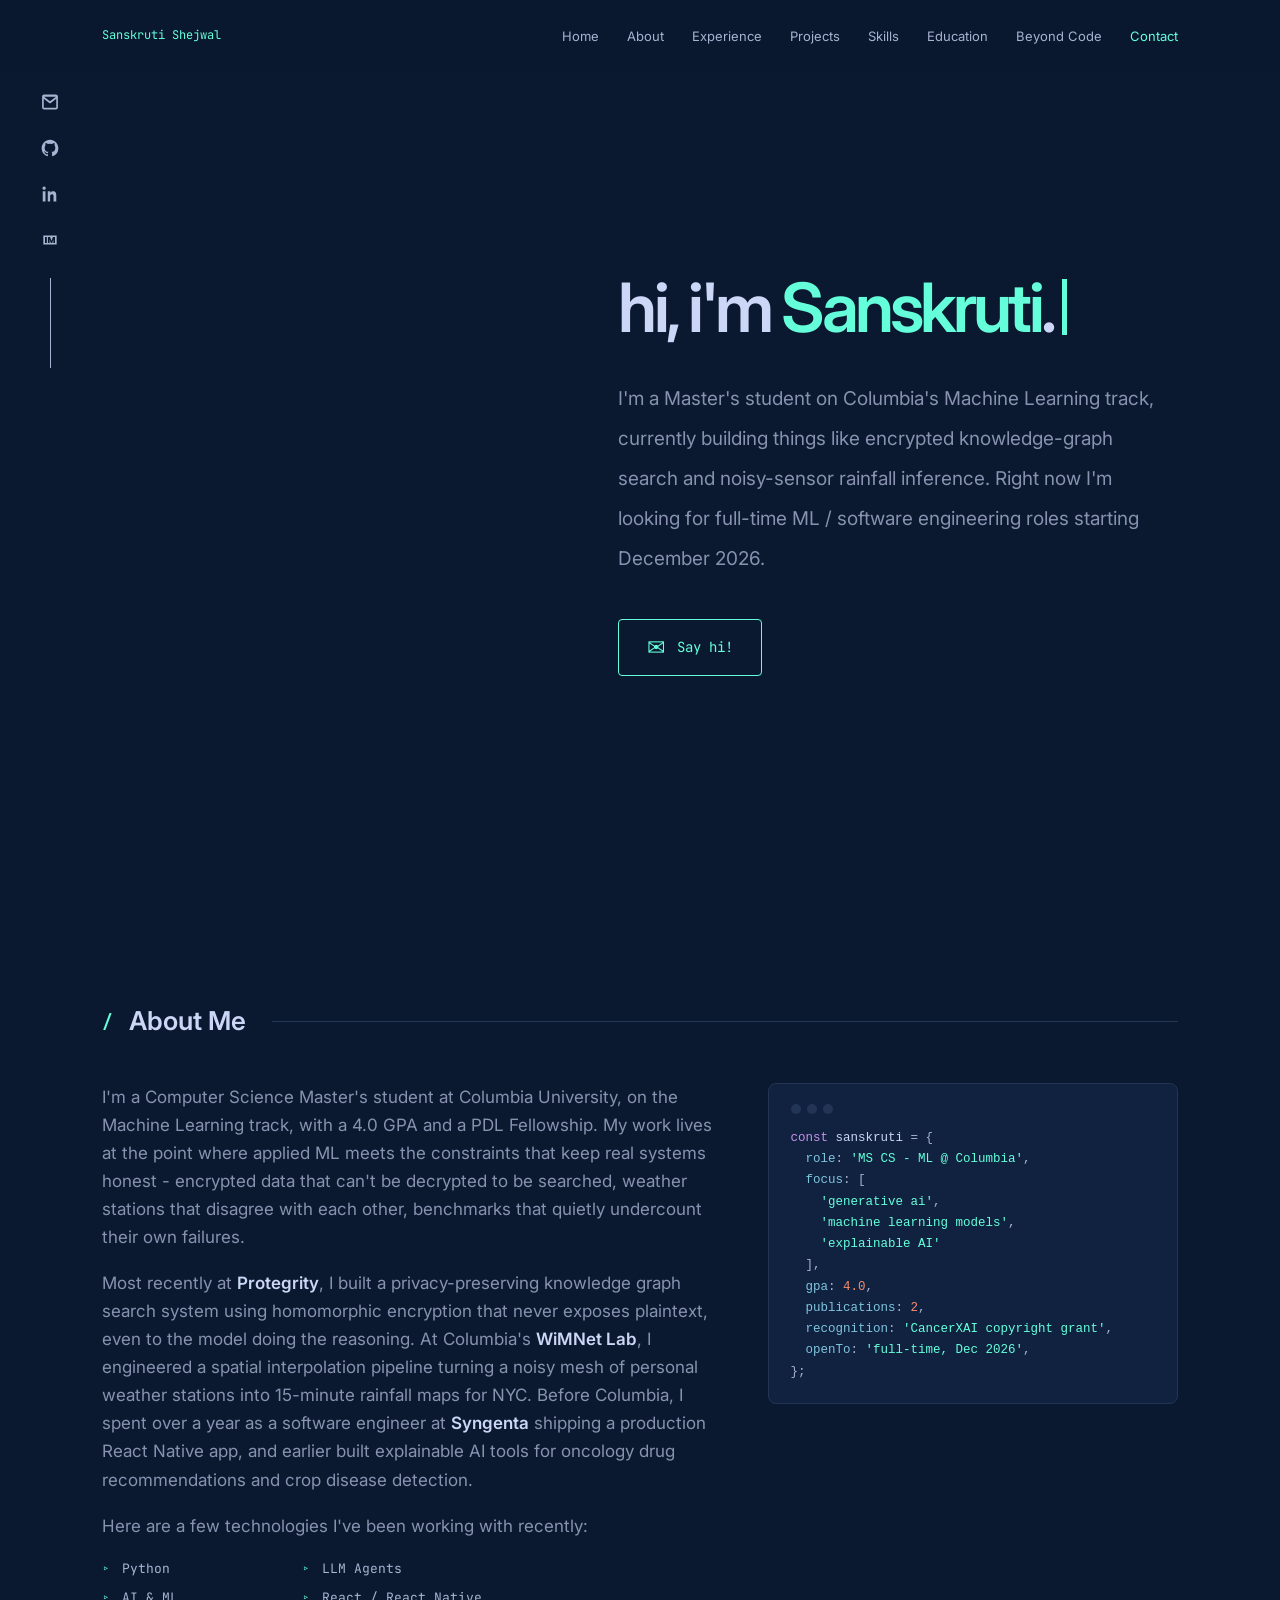
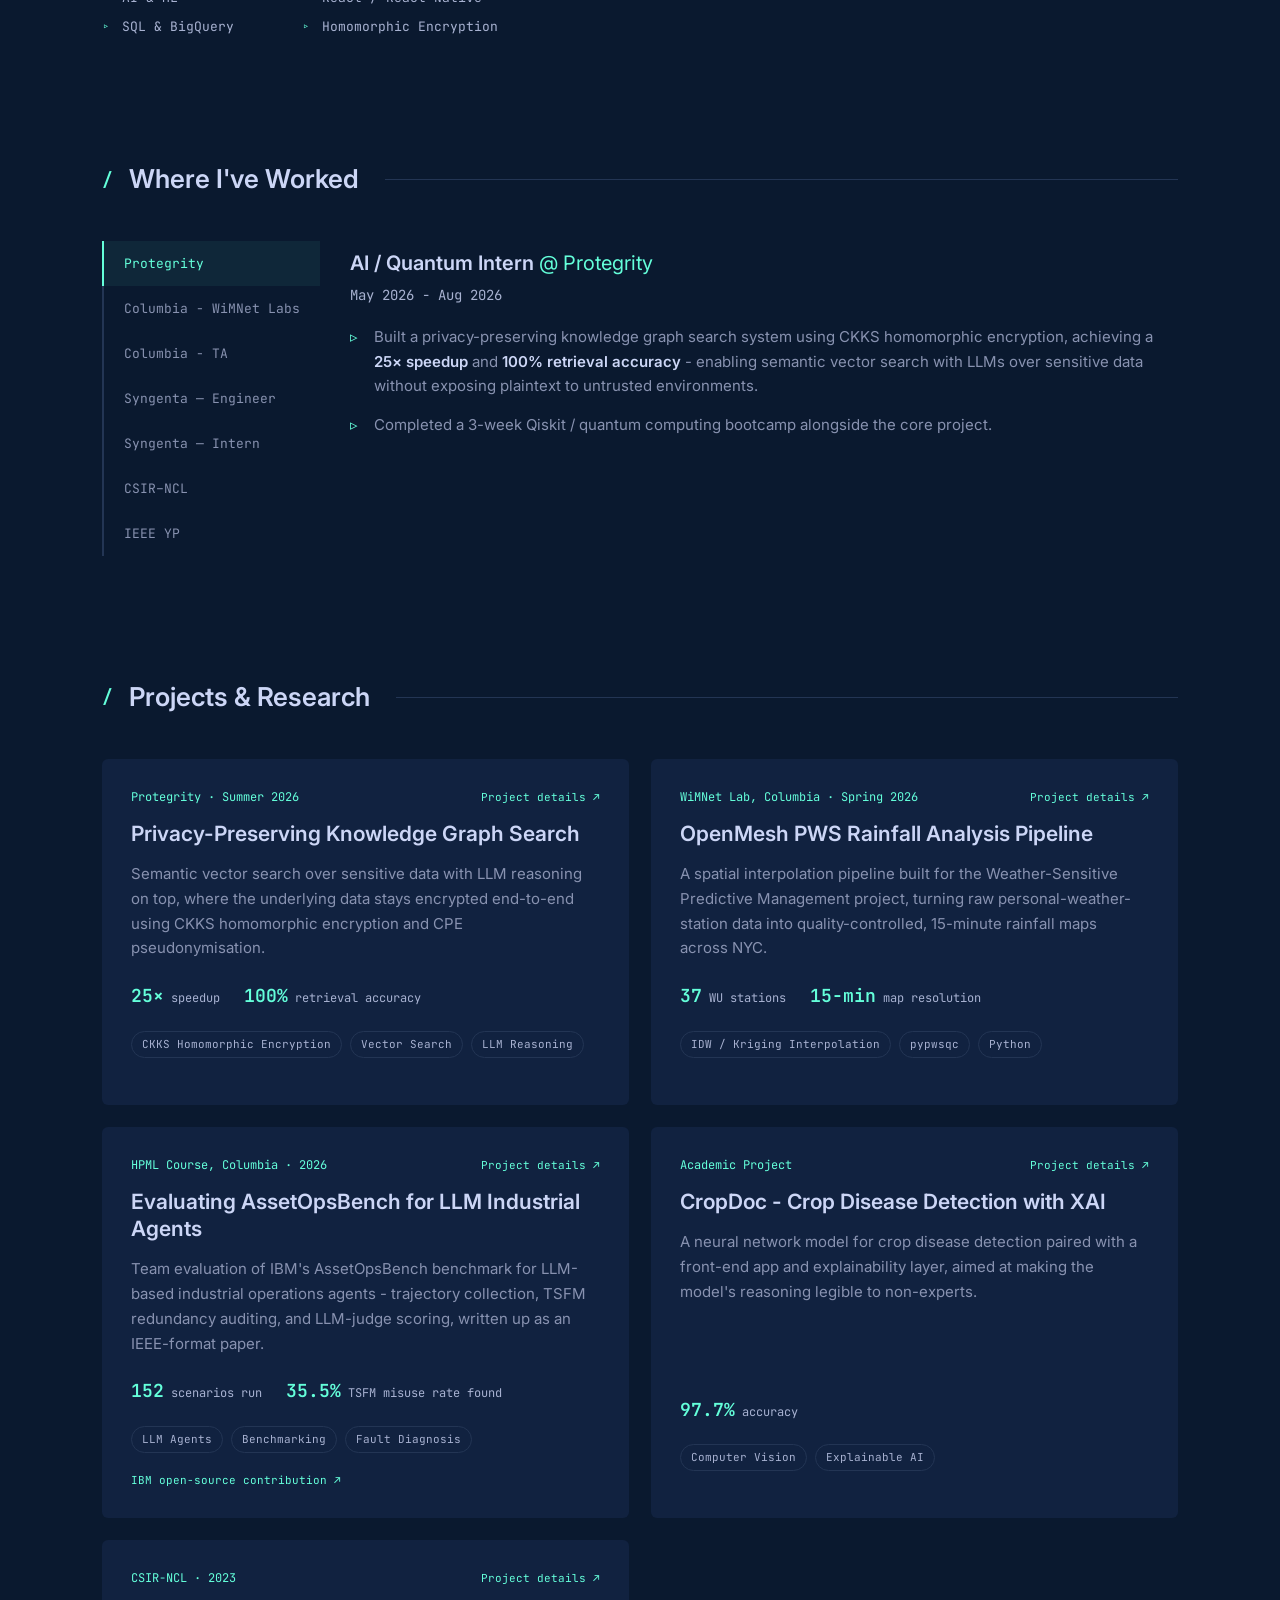
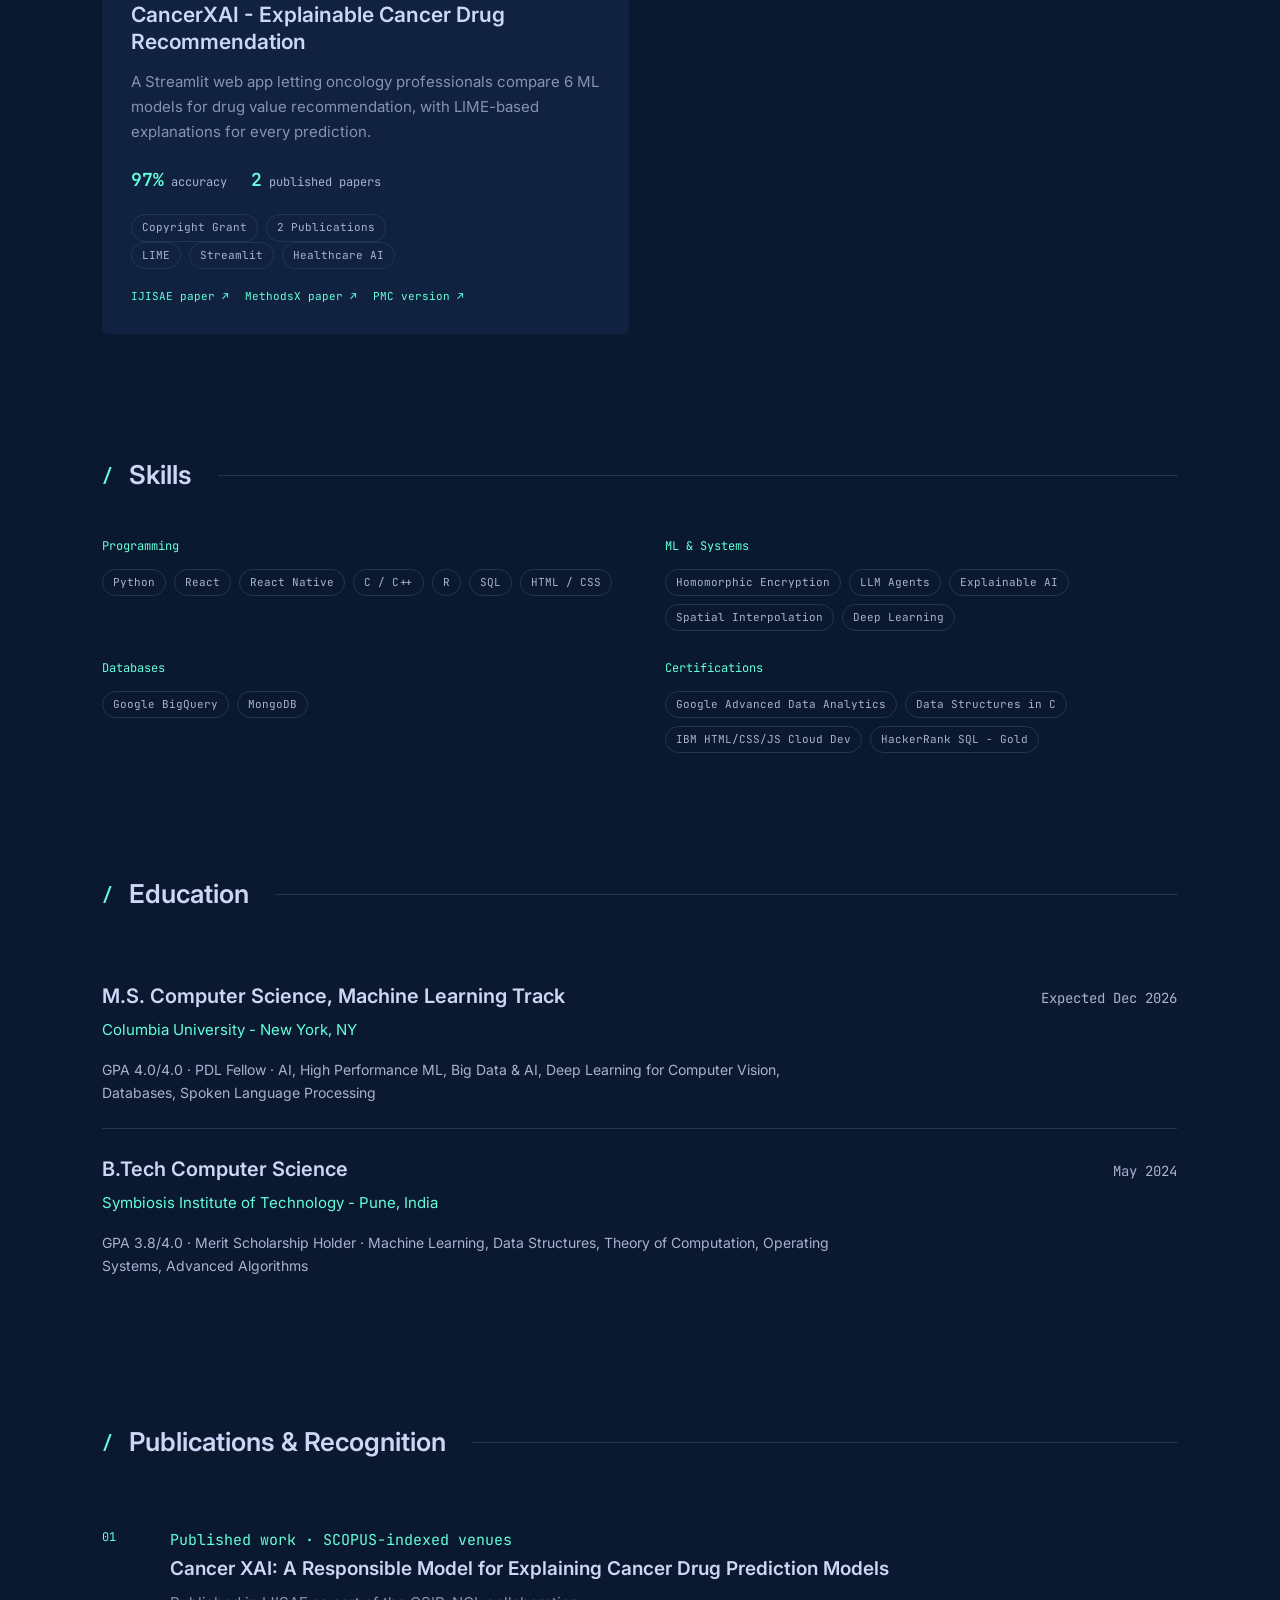
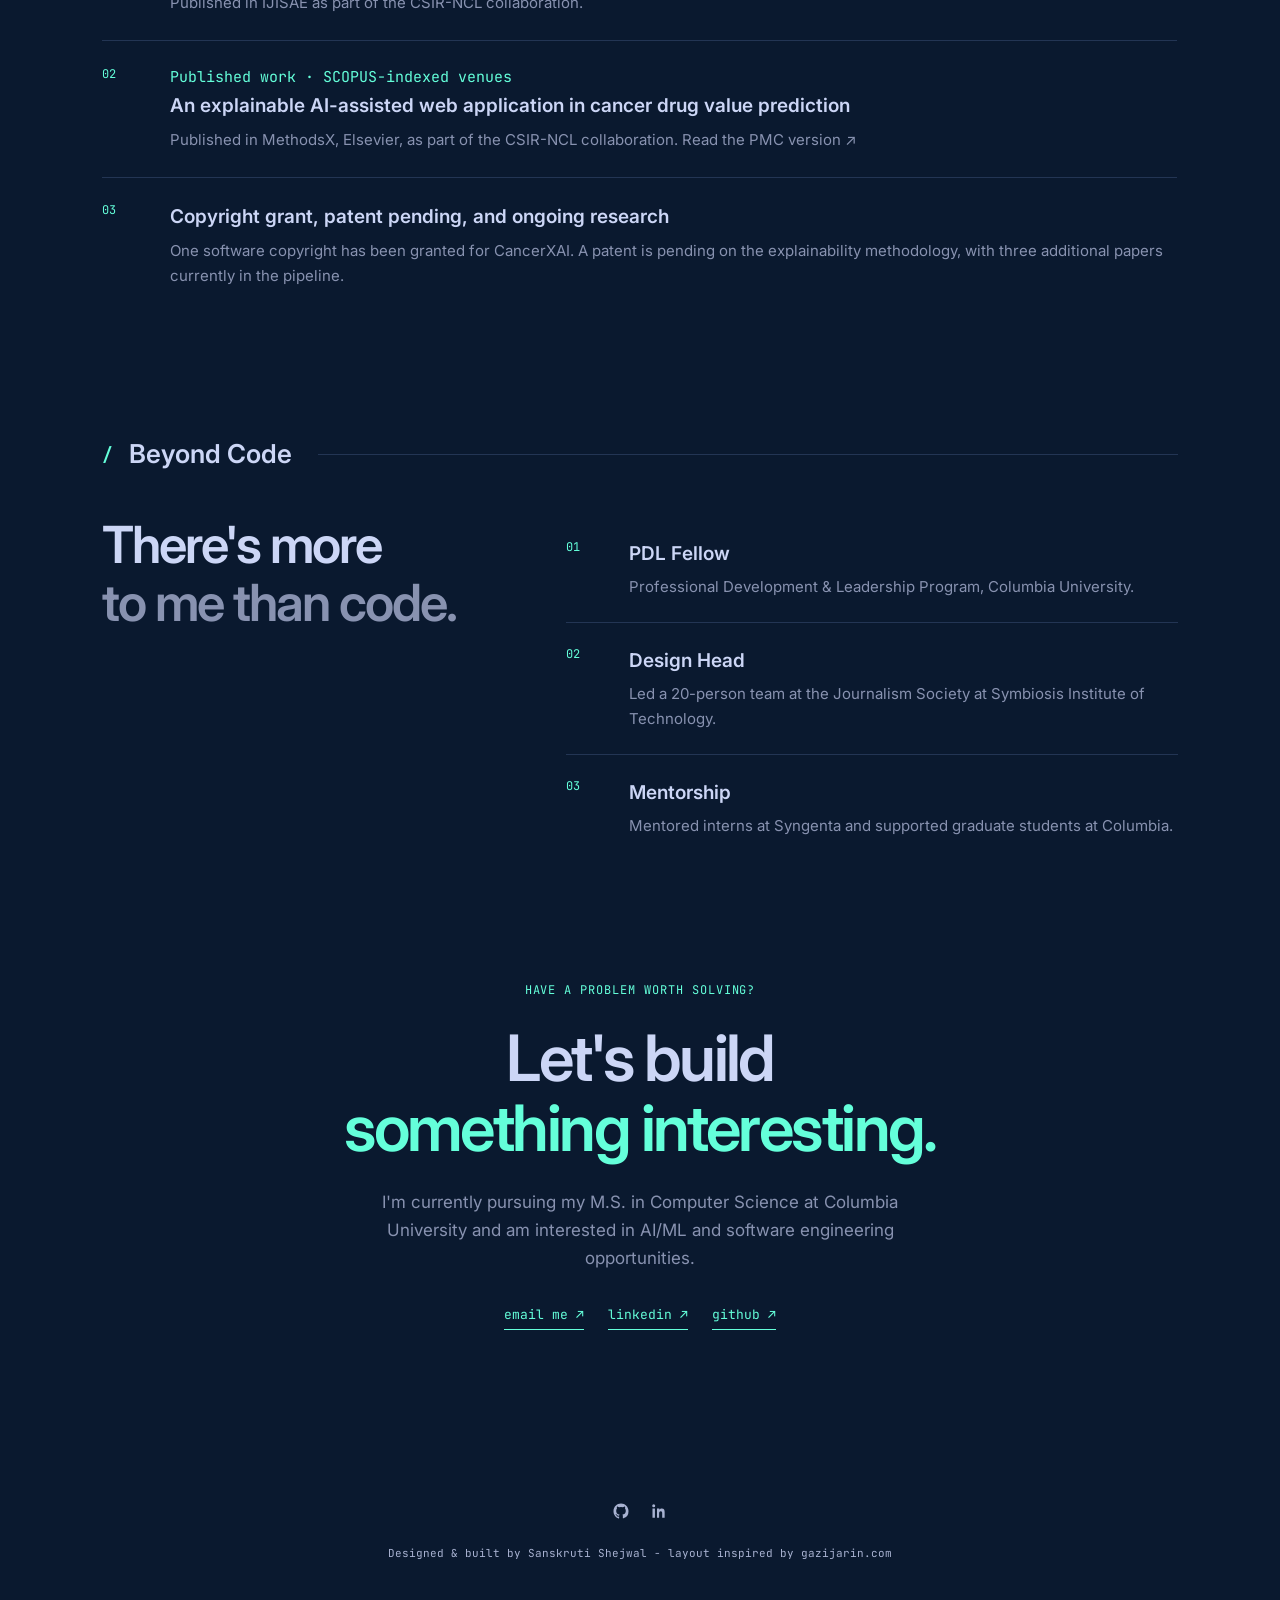
==== commit 3f8bb6f5: "adding details" ====
--- a/index.html
+++ b/index.html
@@ -218,39 +218,43 @@
   <section id="research" class="section reveal">
     <h2 class="section-heading"><span class="num mono">/</span> Projects & Research <span class="rule"></span></h2>
     <div class="project-grid">
-      <a class="project-card" href="project-protegrity.html">
+      <article class="project-card">
         <!-- <div class="project-image"><img src="assets/projects/protegrity.jpg" alt="Privacy-preserving knowledge graph search preview" onerror="this.style.display='none'; this.nextElementSibling.hidden=false"><span hidden>Add image: assets/projects/protegrity.jpg</span></div> -->
         <p class="project-tag mono">Protegrity · Summer 2026</p>
         <h3>Privacy-Preserving Knowledge Graph Search</h3>
         <p>Semantic vector search over sensitive data with LLM reasoning on top, where the underlying data stays encrypted end-to-end using CKKS homomorphic encryption and CPE pseudonymisation.</p>
         <ul class="project-stats"><li><strong>25×</strong> speedup</li><li><strong>100%</strong> retrieval accuracy</li></ul>
         <div class="chip-row"><span class="chip">CKKS Homomorphic Encryption</span><span class="chip">Vector Search</span><span class="chip">LLM Reasoning</span></div>
-      </a>
-      <a class="project-card" href="project-openmesh.html">
+        <div class="project-actions"><a class="project-details" href="project-protegrity.html">Project details ↗</a></div>
+      </article>
+      <article class="project-card">
         <!-- <div class="project-image"><img src="assets/projects/openmesh.jpg" alt="OpenMesh rainfall analysis preview" onerror="this.style.display='none'; this.nextElementSibling.hidden=false"><span hidden>Add image: assets/projects/openmesh.jpg</span></div> -->
         <p class="project-tag mono">WiMNet Lab, Columbia · Spring 2026</p>
         <h3>OpenMesh PWS Rainfall Analysis Pipeline</h3>
         <p>A spatial interpolation pipeline built for the Weather-Sensitive Predictive Management project, turning raw personal-weather-station data into quality-controlled, 15-minute rainfall maps across NYC.</p>
         <ul class="project-stats"><li><strong>37</strong> WU stations</li><li><strong>15-min</strong> map resolution</li></ul>
         <div class="chip-row"><span class="chip">IDW / Kriging Interpolation</span><span class="chip">pypwsqc</span><span class="chip">Python</span></div>
-      </a>
-      <a class="project-card" href="project-assetopsbench.html">
+        <div class="project-actions"><a class="project-details" href="project-openmesh.html">Project details ↗</a></div>
+      </article>
+      <article class="project-card">
         <!-- <div class="project-image"><img src="assets/projects/assetopsbench.jpg" alt="AssetOpsBench evaluation preview" onerror="this.style.display='none'; this.nextElementSibling.hidden=false"><span hidden>Add image: assets/projects/assetopsbench.jpg</span></div> -->
         <p class="project-tag mono">HPML Course, Columbia · 2026</p>
         <h3>Evaluating AssetOpsBench for LLM Industrial Agents</h3>
         <p>Team evaluation of IBM's AssetOpsBench benchmark for LLM-based industrial operations agents - trajectory collection, TSFM redundancy auditing, and LLM-judge scoring, written up as an IEEE-format paper.</p>
         <ul class="project-stats"><li><strong>152</strong> scenarios run</li><li><strong>35.5%</strong> TSFM misuse rate found</li></ul>
         <div class="chip-row"><span class="chip">LLM Agents</span><span class="chip">Benchmarking</span><span class="chip">Fault Diagnosis</span></div>
-      </a>
-      <a class="project-card" href="project-cropdoc.html">
+        <div class="project-actions"><a class="project-details" href="project-assetopsbench.html">Project details ↗</a><a href="https://github.com/IBM/AssetOpsBench" target="_blank" rel="noopener">IBM open-source contribution ↗</a></div>
+      </article>
+      <article class="project-card">
         <!-- <div class="project-image"><img src="assets/projects/cropdoc.jpg" alt="CropDoc project preview" onerror="this.style.display='none'; this.nextElementSibling.hidden=false"><span hidden>Add image: assets/projects/cropdoc.jpg</span></div> -->
         <p class="project-tag mono">Academic Project</p>
         <h3>CropDoc - Crop Disease Detection with XAI</h3>
         <p>A neural network model for crop disease detection paired with a front-end app and explainability layer, aimed at making the model's reasoning legible to non-experts.</p>
         <ul class="project-stats"><li><strong>97.7%</strong> accuracy</li></ul>
         <div class="chip-row"><span class="chip">Computer Vision</span><span class="chip">Explainable AI</span></div>
-      </a>
-      <a class="project-card" href="project-cancerxai.html">
+        <div class="project-actions"><a class="project-details" href="project-cropdoc.html">Project details ↗</a></div>
+      </article>
+      <article class="project-card">
         <!-- <div class="project-image"><img src="assets/projects/cancerxai.jpg" alt="CancerXAI project preview" onerror="this.style.display='none'; this.nextElementSibling.hidden=false"><span hidden>Add image: assets/projects/cancerxai.jpg</span></div> -->
         <p class="project-tag mono">CSIR-NCL · 2023</p>
         <h3>CancerXAI - Explainable Cancer Drug Recommendation</h3>
@@ -258,7 +262,8 @@
         <ul class="project-stats"><li><strong>97%</strong> accuracy</li><li><strong>2</strong> published papers</li></ul>
         <div class="chip-row"><span class="chip">Copyright Grant</span><span class="chip">2 Publications</span></div>
         <div class="chip-row"><span class="chip">LIME</span><span class="chip">Streamlit</span><span class="chip">Healthcare AI</span></div>
-      </a>
+        <div class="project-actions"><a class="project-details" href="project-cancerxai.html">Project details ↗</a><a href="https://ijisae.org/index.php/IJISAE/article/view/3582" target="_blank" rel="noopener">IJISAE paper ↗</a><a href="https://www.sciencedirect.com/science/article/pii/S221501612400150X" target="_blank" rel="noopener">MethodsX paper ↗</a><a href="https://pmc.ncbi.nlm.nih.gov/articles/PMC11022087/" target="_blank" rel="noopener">PMC version ↗</a></div>
+      </article>
     </div>
   </section>
 
@@ -305,11 +310,26 @@
     <div class="recognition-list">
       <article class="recognition-item">
         <span class="recognition-index mono">01</span>
-        <div><h3>Research publications on CancerXAI</h3><p>Co-authored and published two papers on explainable AI for cancer drug value recommendation. Venue and titles can be added here when finalized.</p></div>
+        <div>
+          <p class="recognition-kicker mono">Published work · SCOPUS-indexed venues</p>
+          <h3><a href="https://ijisae.org/index.php/IJISAE/article/view/3582" target="_blank" rel="noopener">Cancer XAI: A Responsible Model for Explaining Cancer Drug Prediction Models</a></h3>
+          <p>Published in IJISAE as part of the CSIR-NCL collaboration.</p>
+        </div>
       </article>
       <article class="recognition-item">
         <span class="recognition-index mono">02</span>
-        <div><h3>Copyright grant - CancerXAI</h3><p>Received a copyright grant for the CancerXAI explainable cancer drug recommendation system.</p></div>
+        <div>
+          <p class="recognition-kicker mono">Published work · SCOPUS-indexed venues</p>
+          <h3><a href="https://www.sciencedirect.com/science/article/pii/S221501612400150X" target="_blank" rel="noopener">An explainable AI-assisted web application in cancer drug value prediction</a></h3>
+          <p>Published in MethodsX, Elsevier, as part of the CSIR-NCL collaboration. <a href="https://pmc.ncbi.nlm.nih.gov/articles/PMC11022087/" target="_blank" rel="noopener">Read the PMC version ↗</a></p>
+        </div>
+      </article>
+      <article class="recognition-item">
+        <span class="recognition-index mono">03</span>
+        <div>
+          <h3>Copyright grant, patent pending, and ongoing research</h3>
+          <p>One software copyright has been granted for CancerXAI. A patent is pending on the explainability methodology, with three additional papers currently in the pipeline.</p>
+        </div>
       </article>
     </div>
   </section>
--- a/style.css
+++ b/style.css
@@ -283,7 +283,7 @@
 .section-title { display: flex; align-items: baseline; gap: 14px; color: var(--lightest-slate); font-size: 28px; margin: 0 0 38px; }
 .section-title .mono { color: var(--green); font-size: 16px; }
 .project-grid { display: grid; grid-template-columns: repeat(2, minmax(0, 1fr)); gap: 22px; }
-.project-card { display: flex; flex-direction: column; min-height: 340px; padding: 28px; background: var(--light-navy); border: 1px solid transparent; border-radius: 6px; color: var(--slate); transition: border-color .2s ease, transform .2s ease, box-shadow .2s ease; }
+.project-card { position: relative; display: flex; flex-direction: column; min-height: 340px; padding: 28px; background: var(--light-navy); border: 1px solid transparent; border-radius: 6px; color: var(--slate); transition: border-color .2s ease, transform .2s ease, box-shadow .2s ease; }
 .project-card:hover, .project-card:focus-visible { border-color: var(--green); transform: translateY(-5px); box-shadow: 0 14px 32px -20px rgba(100, 255, 218, .8); }
 .project-card:focus-visible { outline: 2px solid var(--green); outline-offset: 4px; }
 .project-image { display: grid; place-items: center; min-height: 150px; margin: -28px -28px 24px; overflow: hidden; background: linear-gradient(135deg, rgba(100, 255, 218, .08), rgba(35, 53, 84, .65)); border-bottom: 1px solid var(--lightest-navy); color: var(--slate); text-align: center; }
@@ -296,6 +296,11 @@
 .project-stats strong { color: var(--green); font-size: 18px; }
 .chip-row { display: flex; flex-wrap: wrap; gap: 8px; }
 .chip { display: inline-flex; align-items: center; padding: 6px 10px; border: 1px solid var(--lightest-navy); border-radius: 999px; color: var(--light-slate); font-family: var(--font-mono); font-size: 11px; line-height: 1.2; }
+.project-link { margin-top: 18px; color: var(--green); font-family: var(--font-mono); font-size: 11px; }
+.project-actions { display: flex; flex-wrap: wrap; gap: 8px 16px; margin-top: 18px; }
+.project-actions a { color: var(--green); font-family: var(--font-mono); font-size: 11px; }
+.project-actions a:hover { color: var(--lightest-slate); }
+.project-actions .project-details { position: absolute; top: 28px; right: 28px; }
 .skills-grid { display: grid; grid-template-columns: repeat(2, minmax(0, 1fr)); gap: 28px 50px; }
 .skill-label { color: var(--green); font-size: 12px; margin: 0 0 12px; }
 .detail-page { max-width: 900px; margin: 0 auto; padding: 150px var(--gutter) 100px; }
@@ -324,7 +329,10 @@
 .recognition-item { display: grid; grid-template-columns: 50px 1fr; gap: 18px; padding: 24px 0; border-bottom: 1px solid var(--lightest-navy); }
 .recognition-section .recognition-item:last-child { border-bottom: 0; }
 .recognition-index { color: var(--green); font-size: 12px; }
+.recognition-kicker { color: var(--green); font-size: 11px; margin: 0 0 8px; }
 .recognition-item h3 { color: var(--lightest-slate); font-size: 19px; margin: 0 0 7px; }
+.recognition-item h3 a { color: inherit; transition: color .2s ease; }
+.recognition-item h3 a:hover { color: var(--green); }
 .recognition-item p { font-size: 15px; margin: 0; }
 .personal-section { border-top: 1px solid var(--lightest-navy); }
 .recognition-section + .personal-section { border-top: 0; }
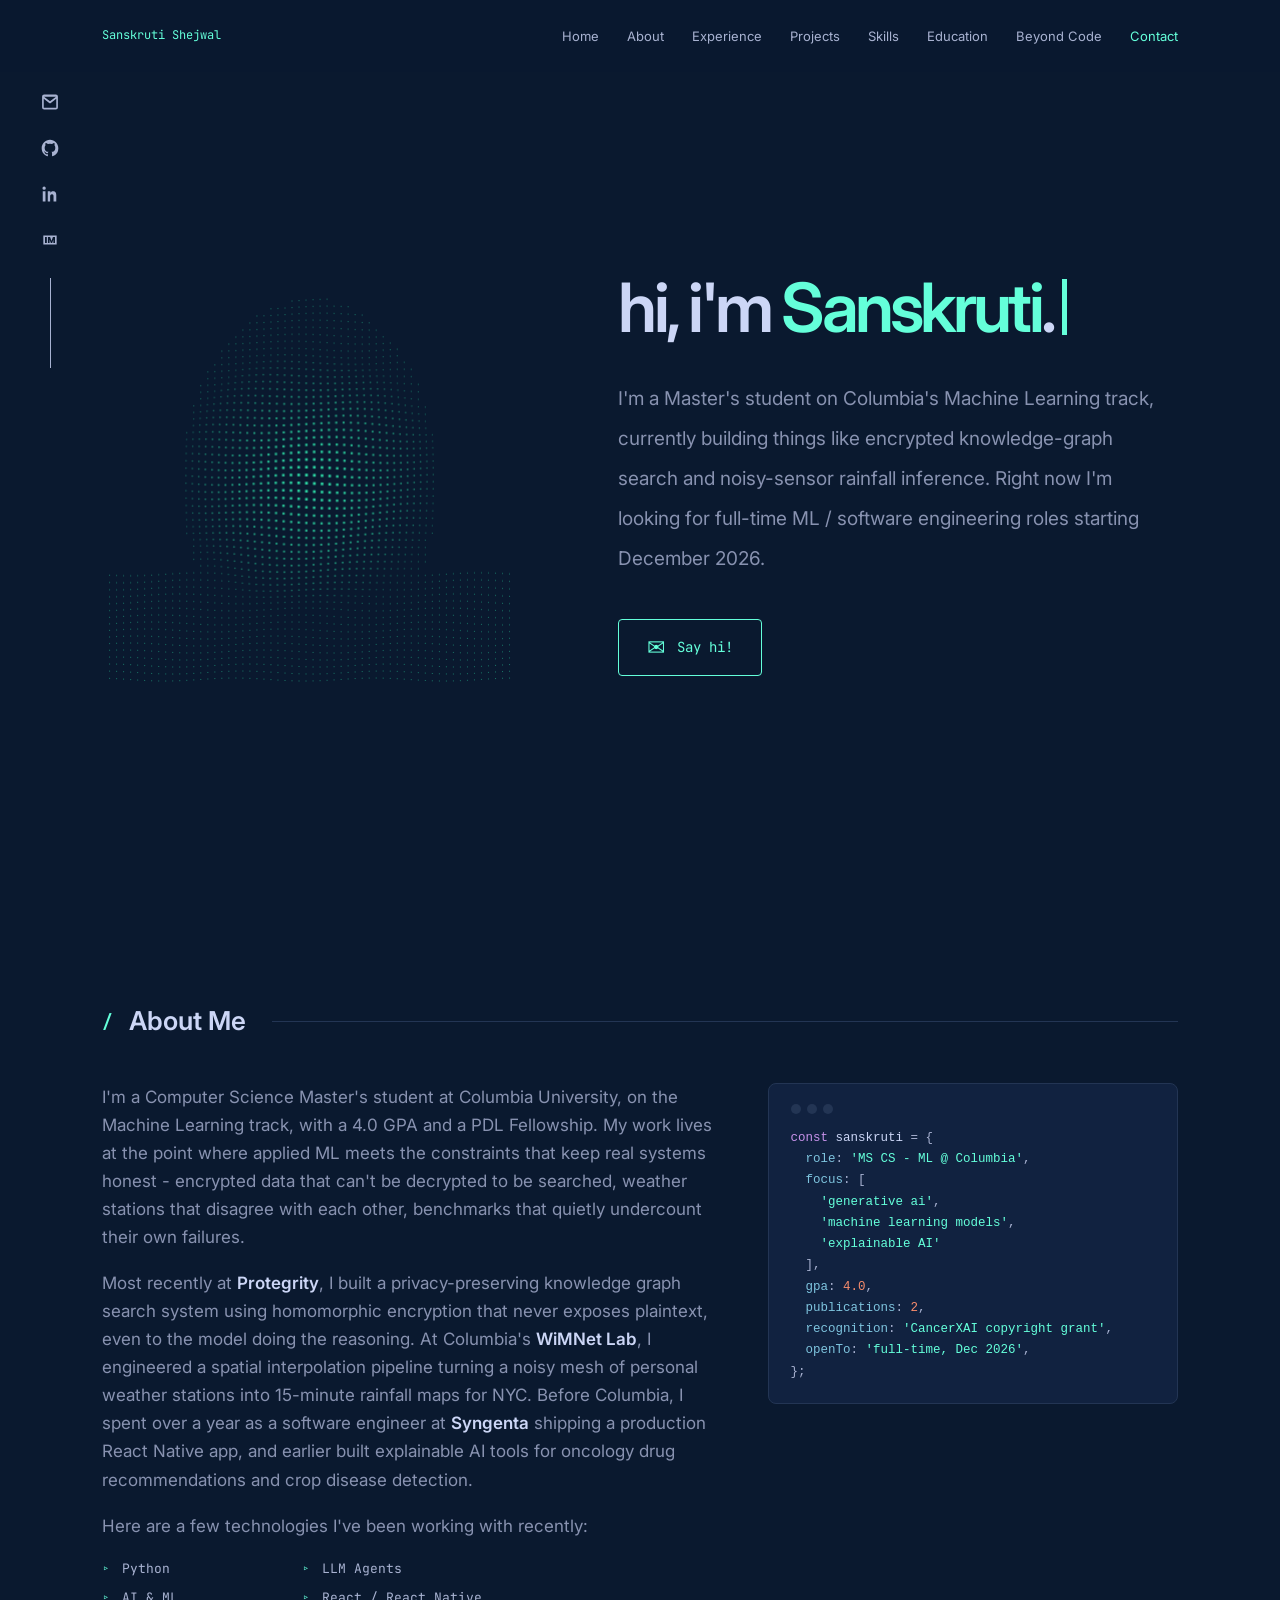
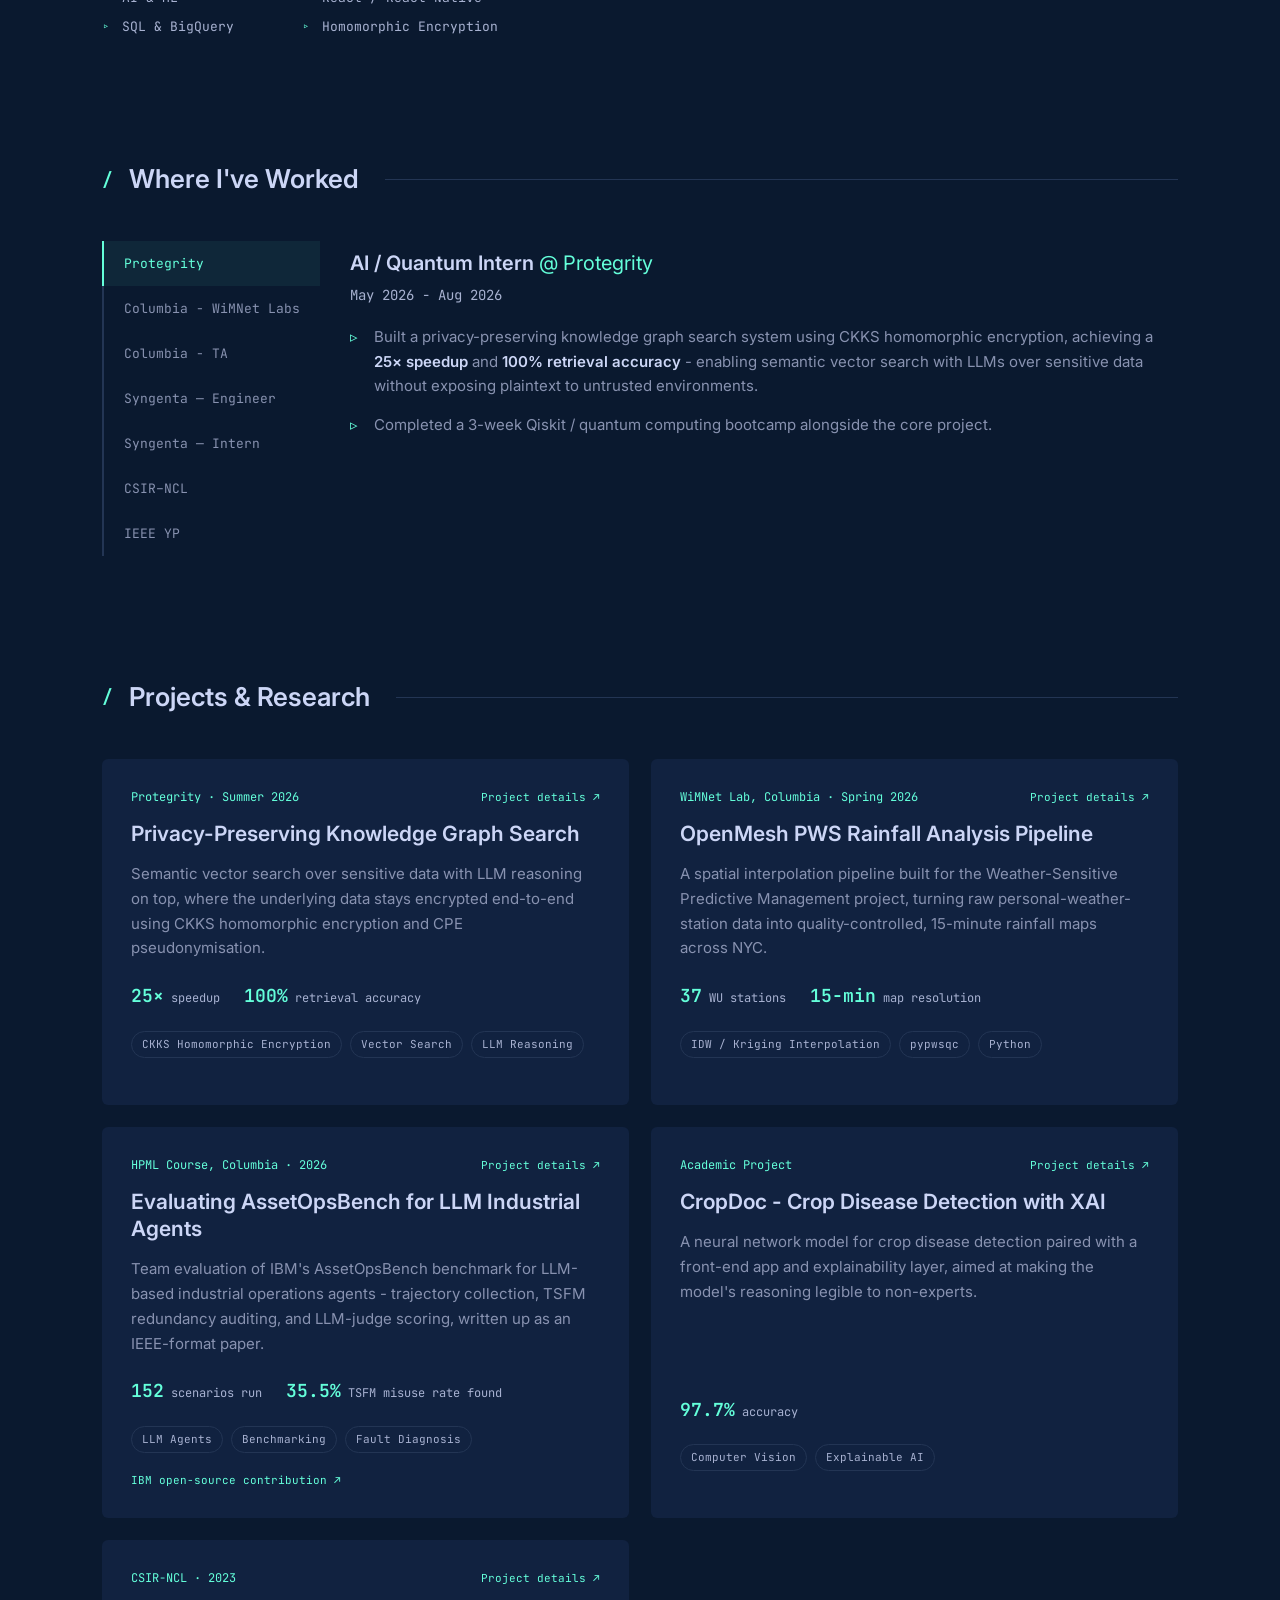
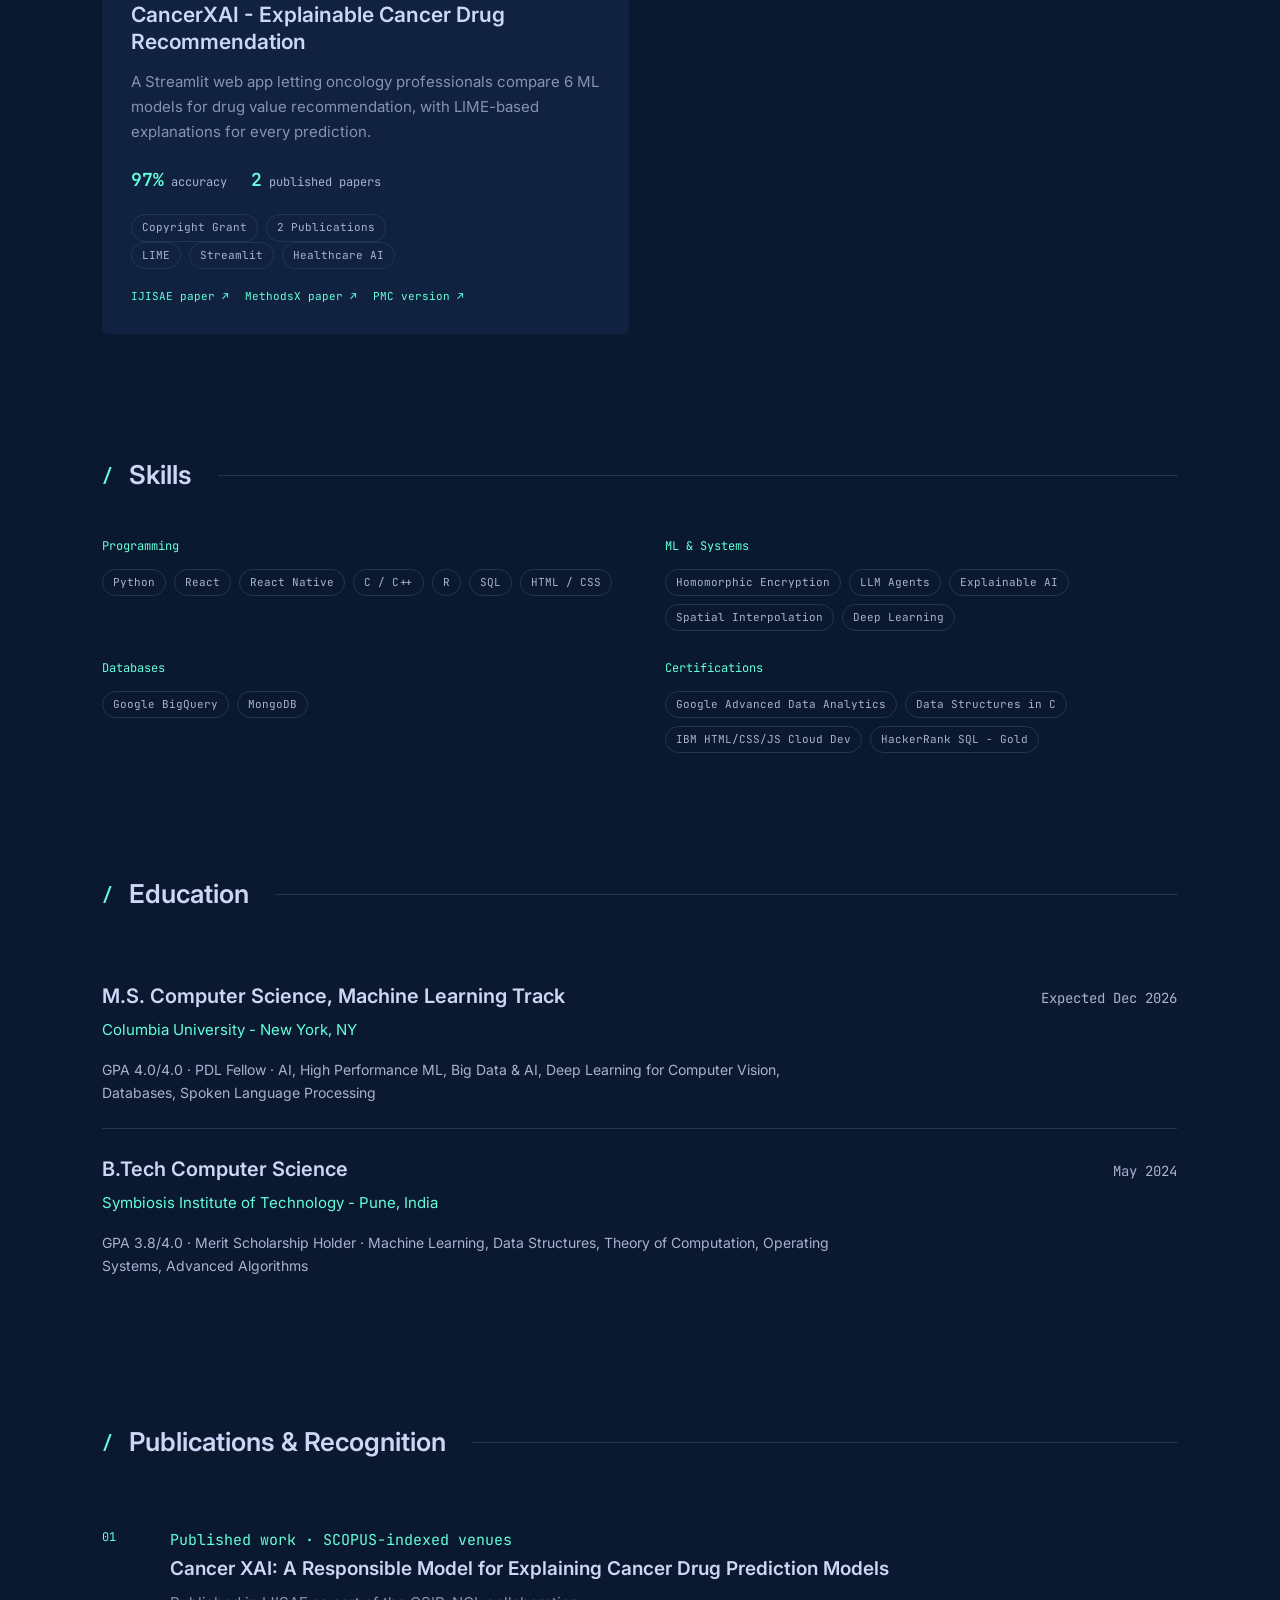
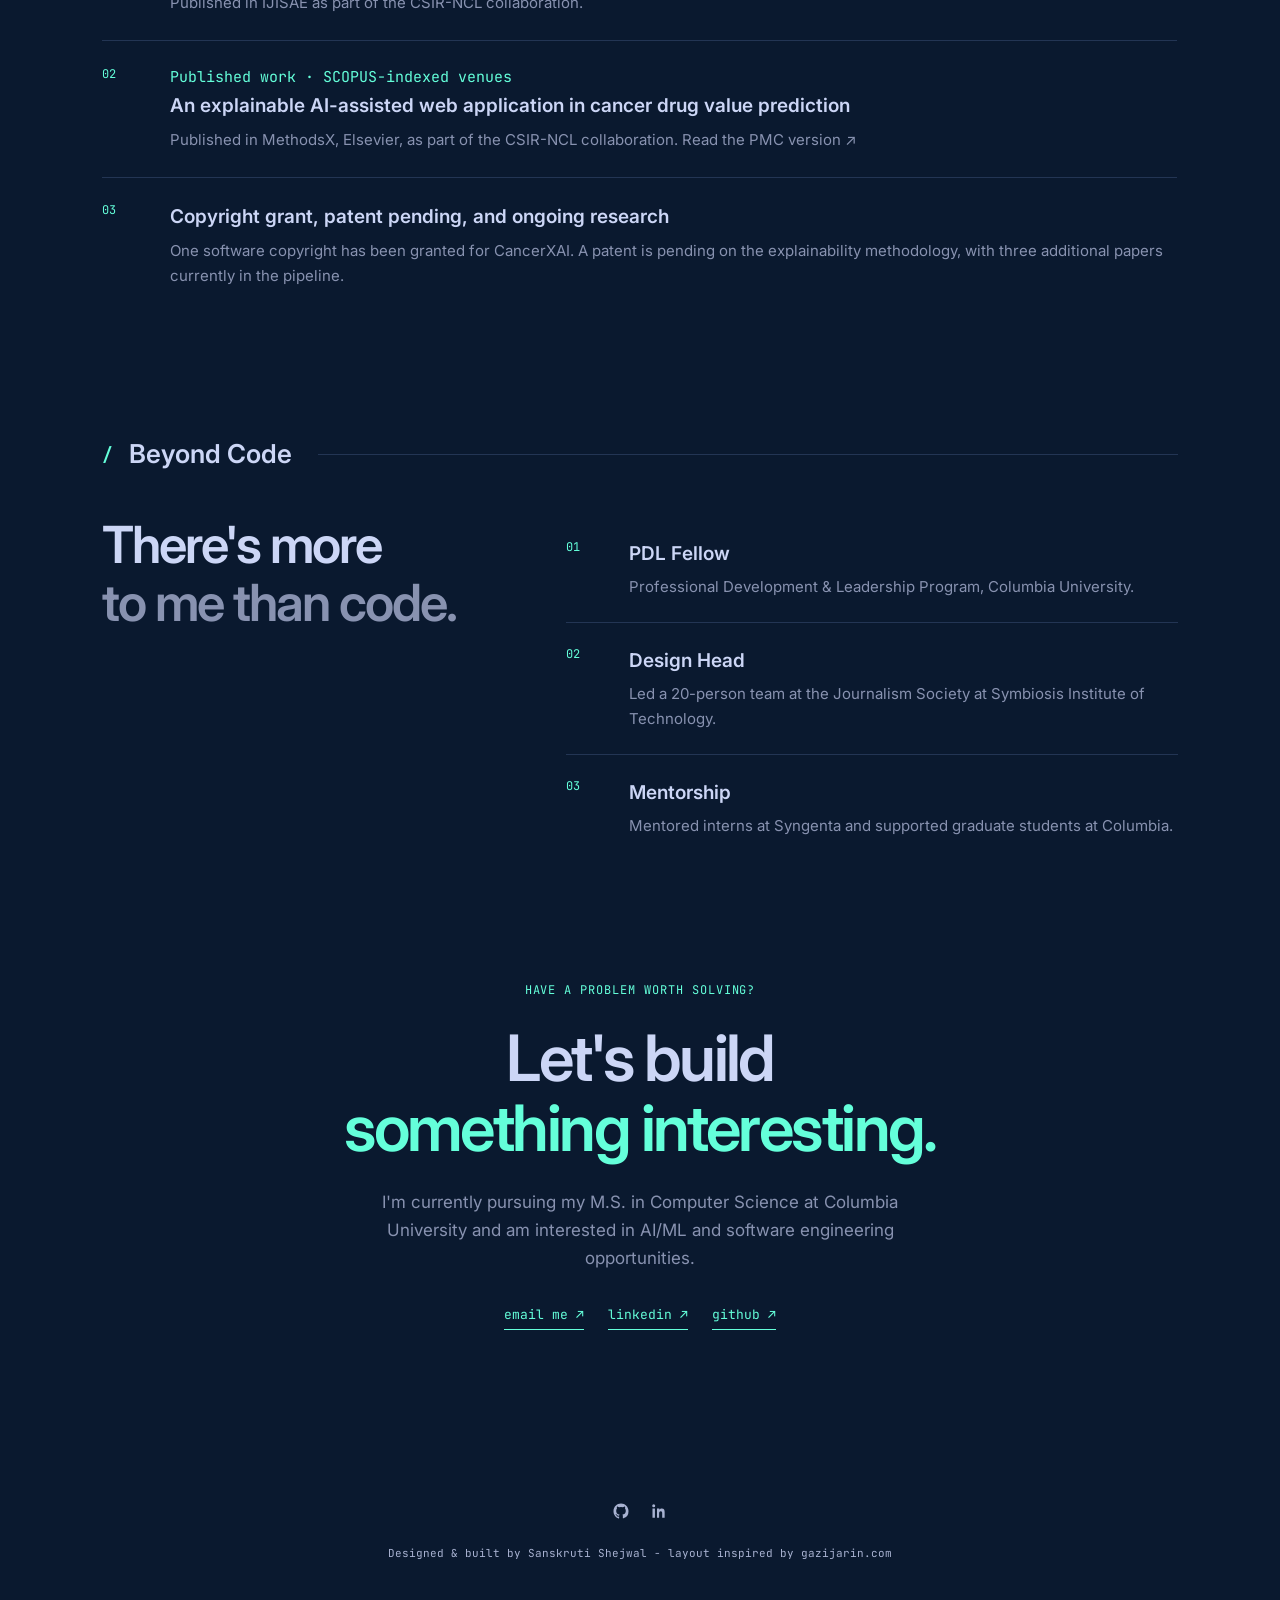
==== commit e33e4972: "adding details_" ====
--- a/index.html
+++ b/index.html
@@ -243,7 +243,7 @@
         <p>Team evaluation of IBM's AssetOpsBench benchmark for LLM-based industrial operations agents - trajectory collection, TSFM redundancy auditing, and LLM-judge scoring, written up as an IEEE-format paper.</p>
         <ul class="project-stats"><li><strong>152</strong> scenarios run</li><li><strong>35.5%</strong> TSFM misuse rate found</li></ul>
         <div class="chip-row"><span class="chip">LLM Agents</span><span class="chip">Benchmarking</span><span class="chip">Fault Diagnosis</span></div>
-        <div class="project-actions"><a class="project-details" href="project-assetopsbench.html">Project details ↗</a><a href="https://github.com/IBM/AssetOpsBench" target="_blank" rel="noopener">IBM open-source contribution ↗</a></div>
+        <div class="project-actions"><a class="project-details" href="project-assetopsbench.html">Project details ↗</a><a href="https://github.com/IBM/AssetOpsBench/pull/307" target="_blank" rel="noopener">IBM open-source contribution ↗</a></div>
       </article>
       <article class="project-card">
         <!-- <div class="project-image"><img src="assets/projects/cropdoc.jpg" alt="CropDoc project preview" onerror="this.style.display='none'; this.nextElementSibling.hidden=false"><span hidden>Add image: assets/projects/cropdoc.jpg</span></div> -->
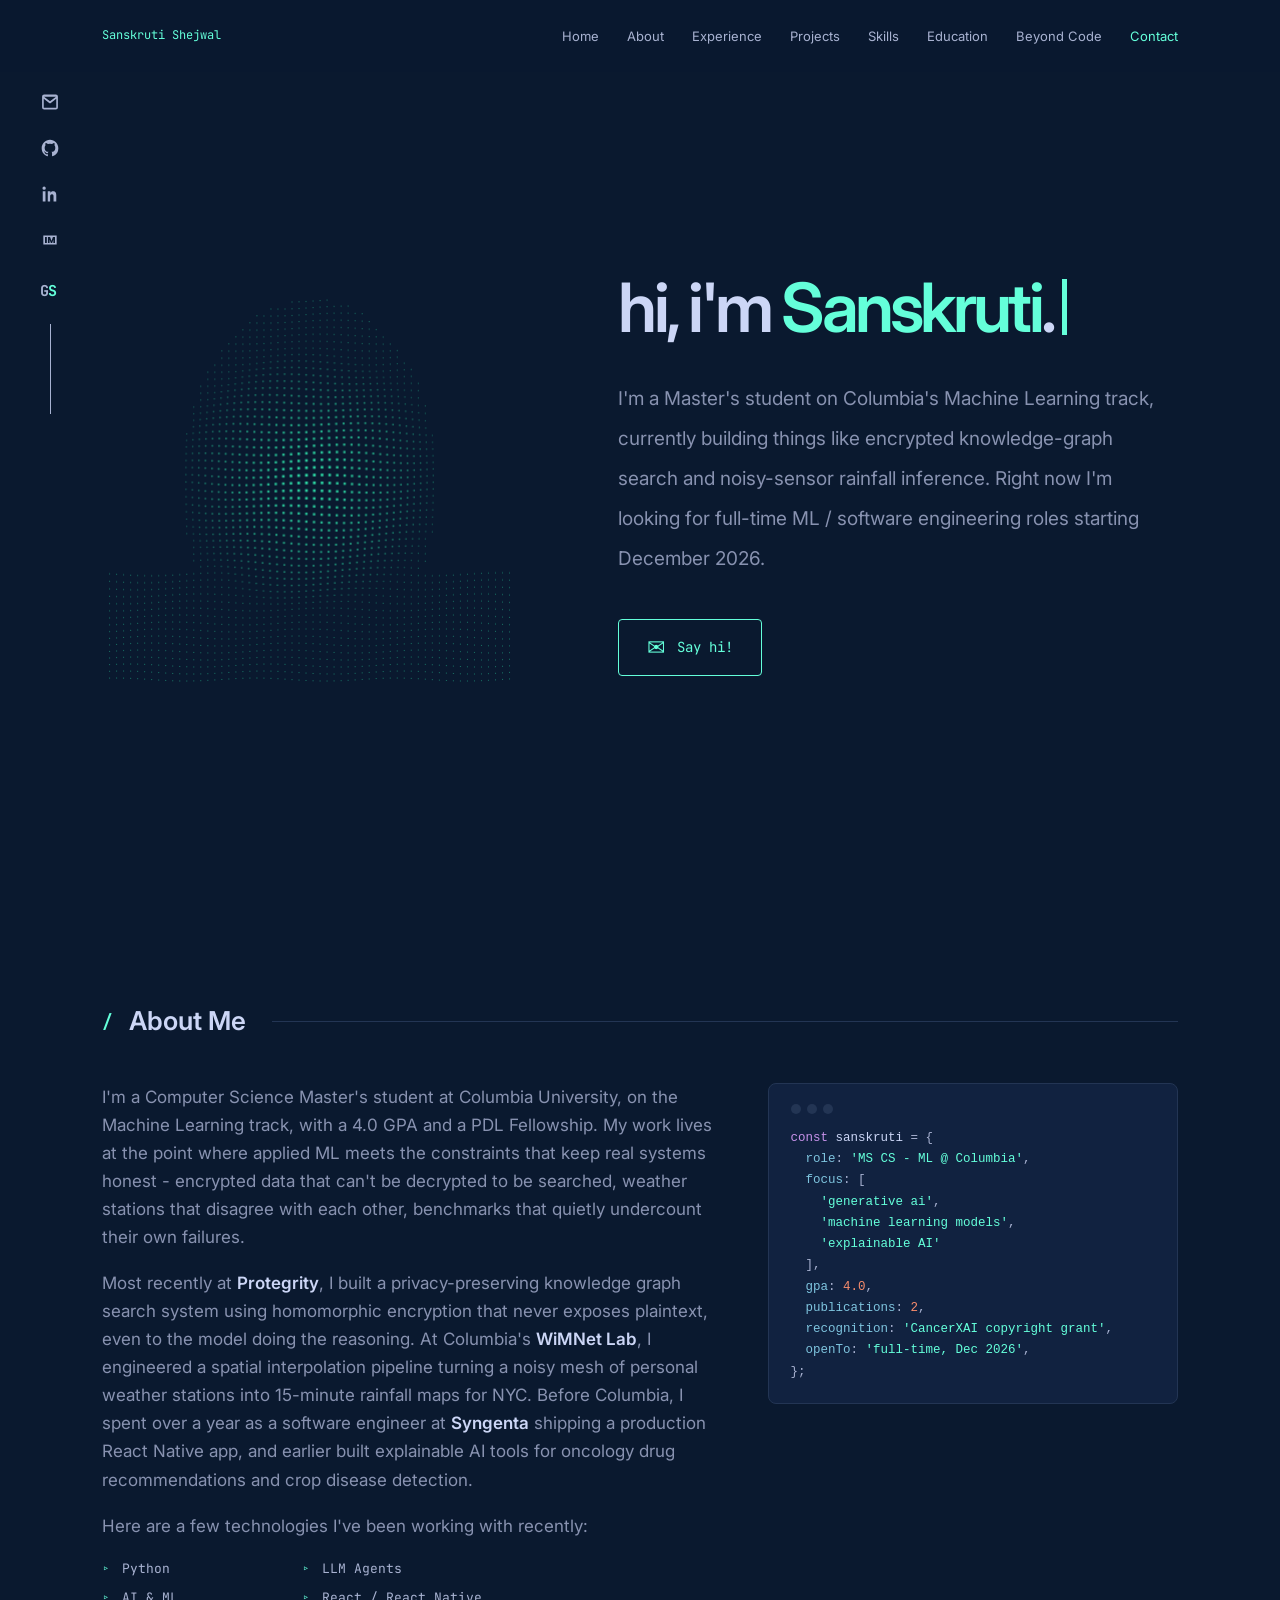
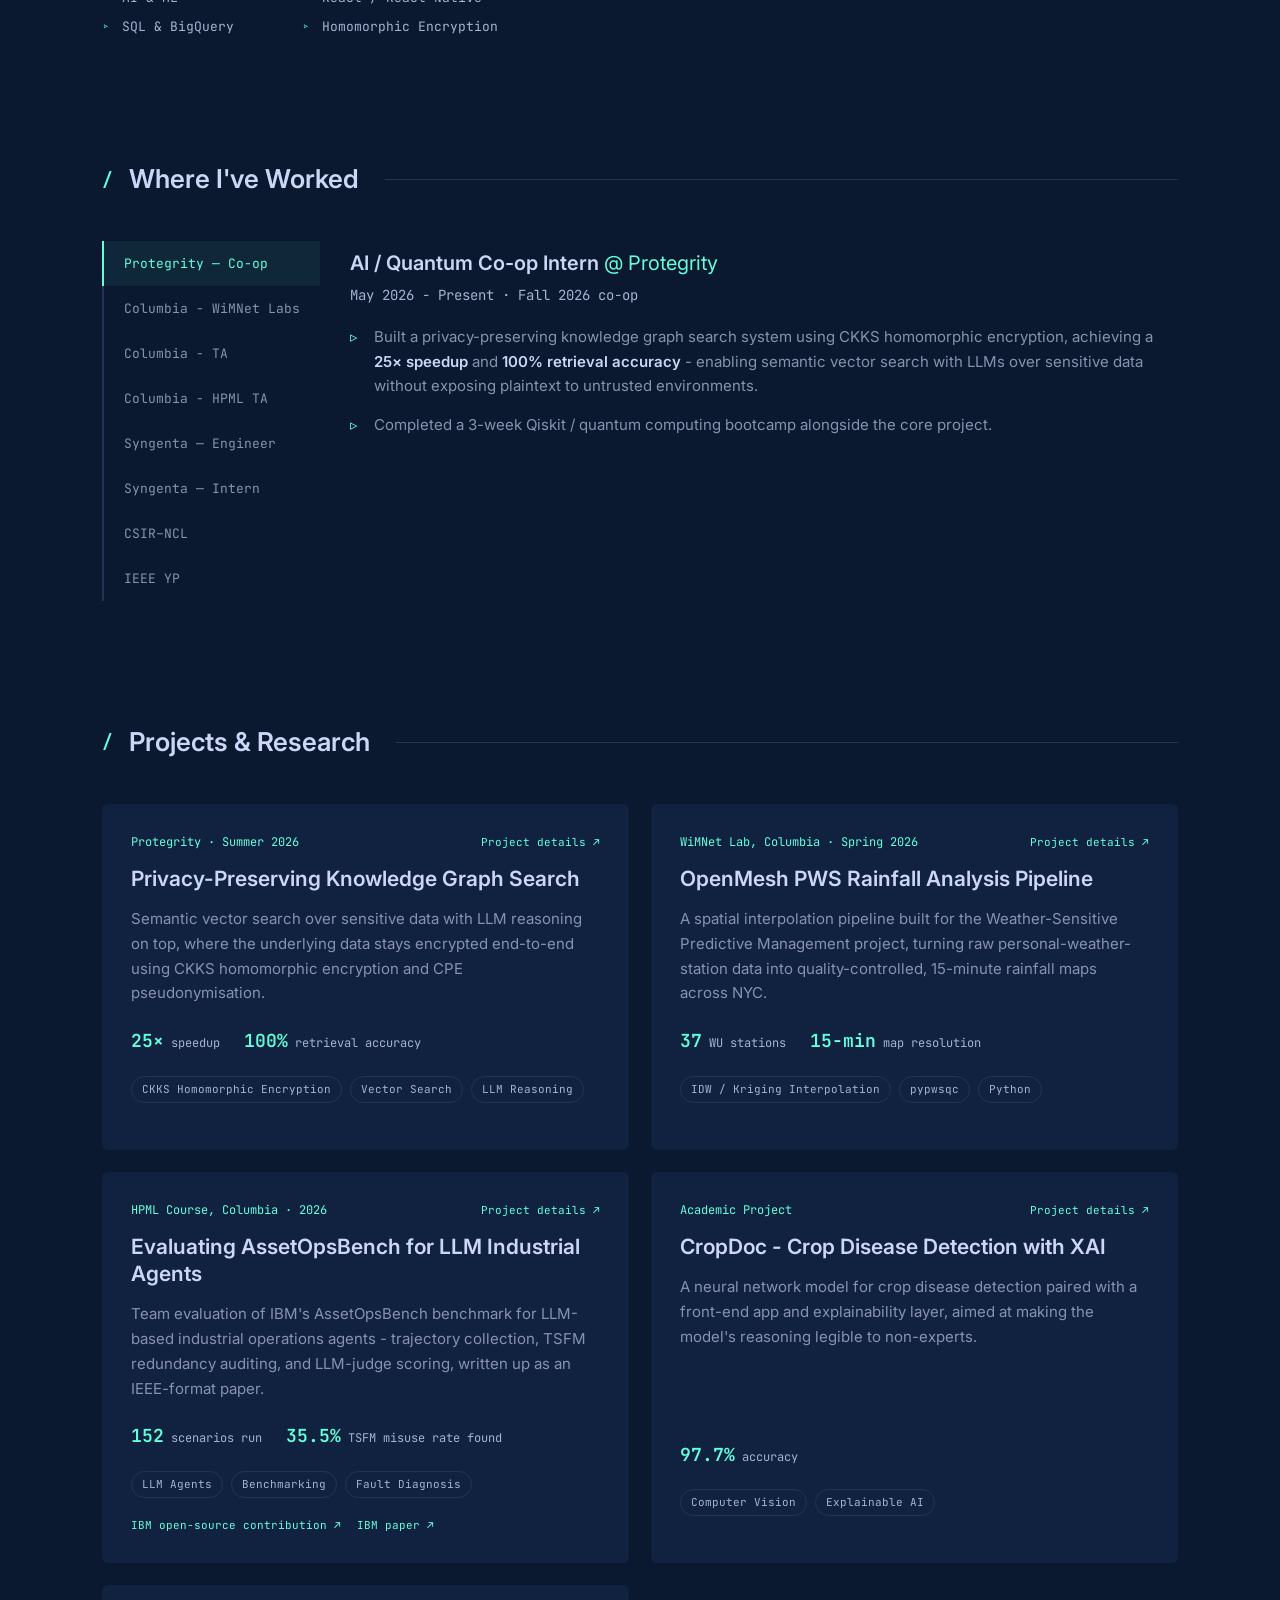
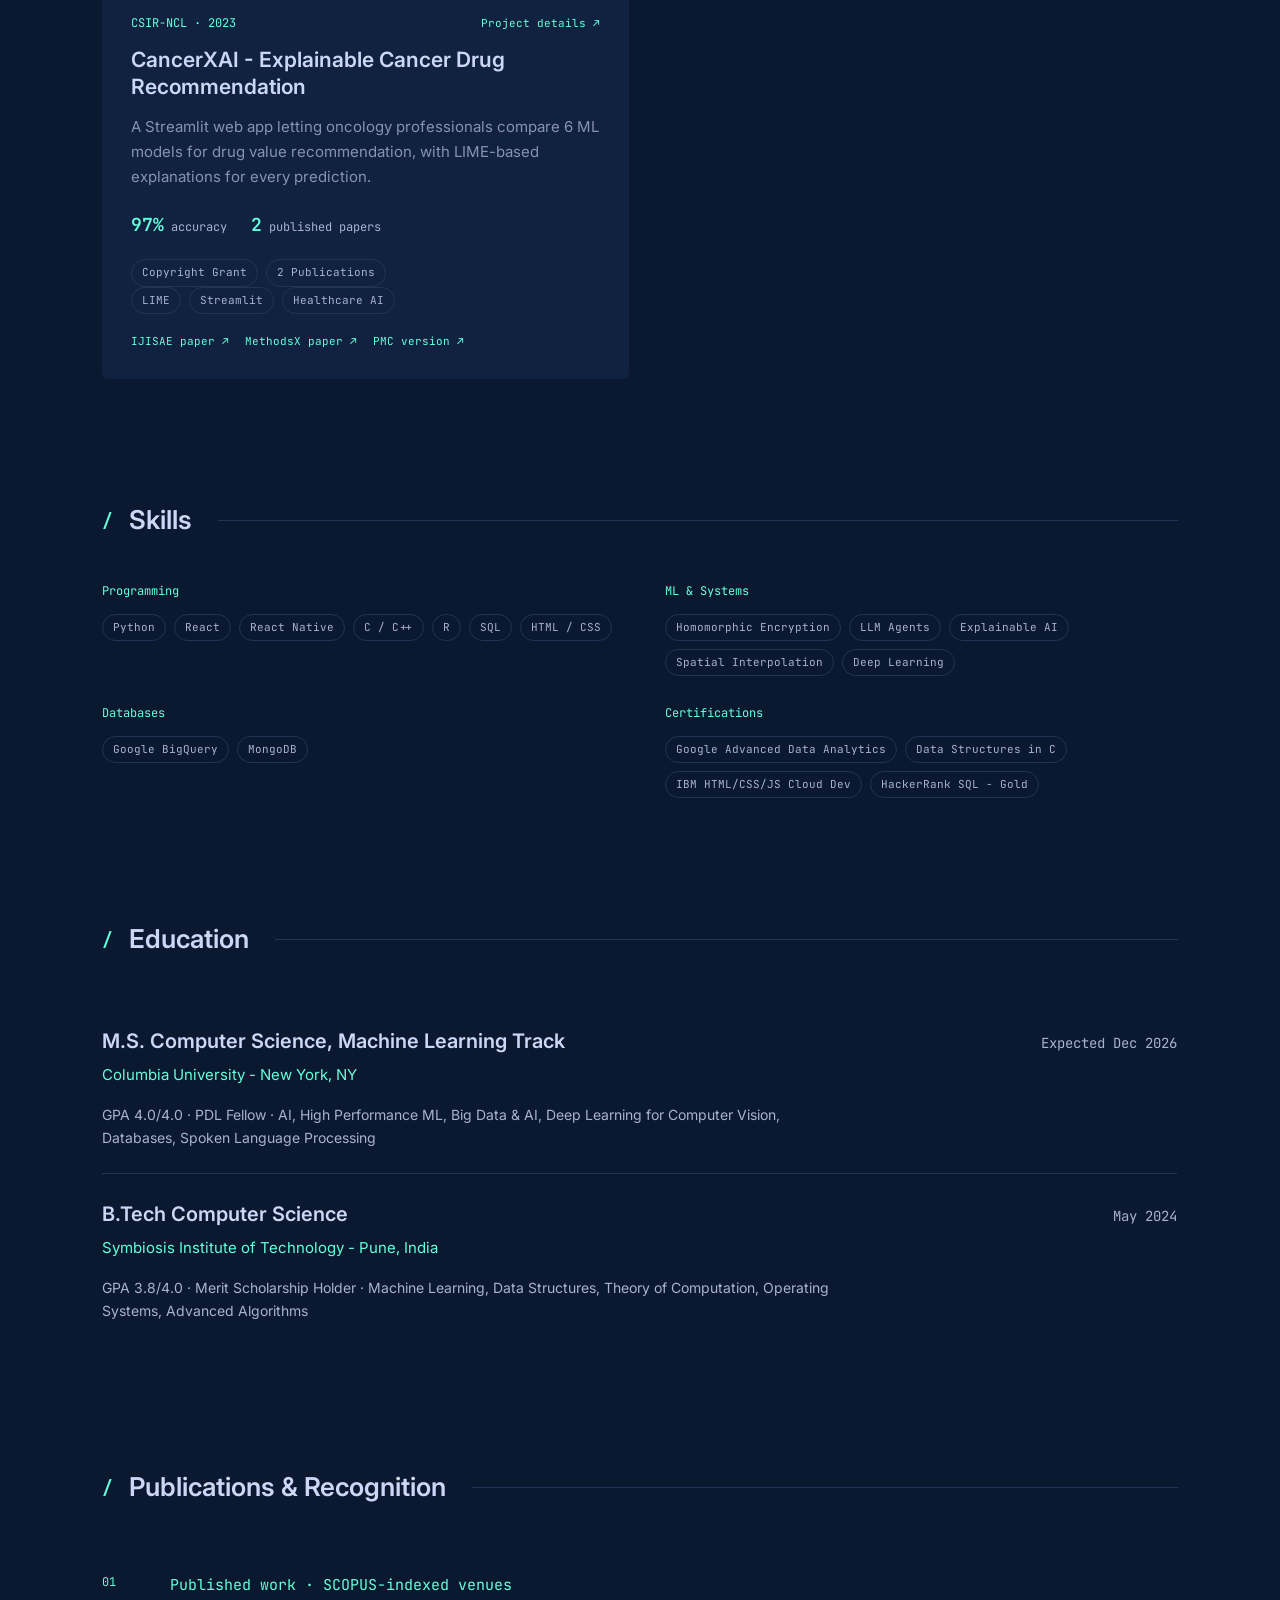
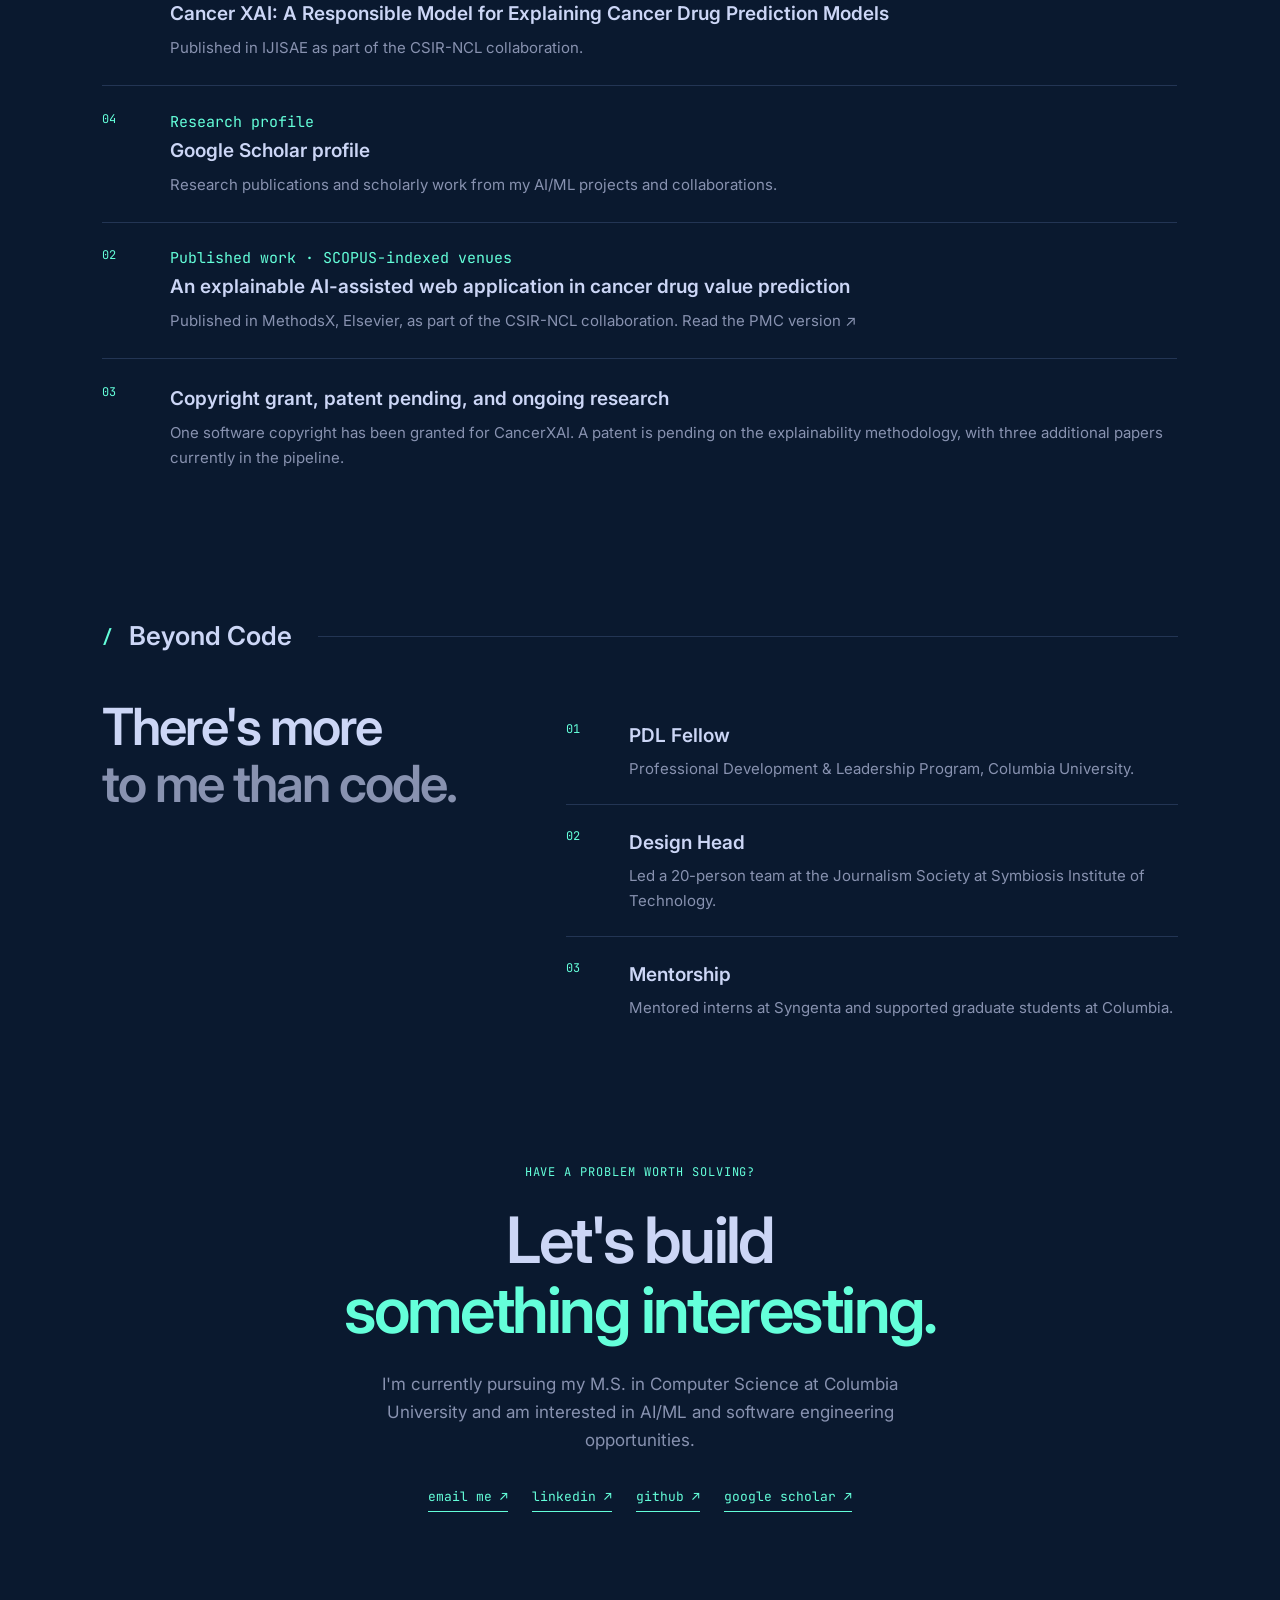
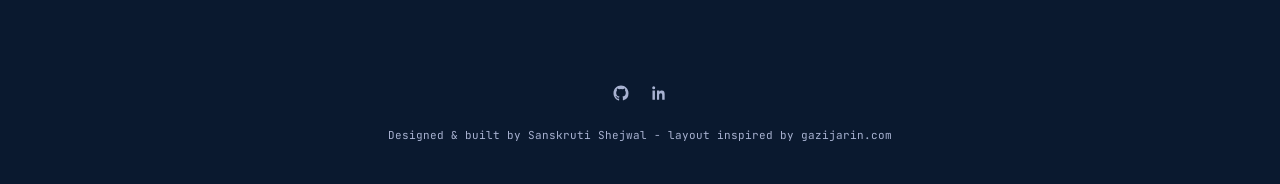
==== commit ba782ccb: "adding details_" ====
--- a/index.html
+++ b/index.html
@@ -51,6 +51,9 @@
     </a></li>
     <li><a href="https://medium.com/@2003sans" target="_blank" rel="noopener" aria-label="Medium">
       <svg viewBox="0 0 24 24" width="20" height="20"><path fill="currentColor" d="M4 6.5h16v11H4v-11Zm2 2v7h2.2v-7H6Zm3.5 0v7h2v-4.2l1.5 4.2h1.6l1.4-4.2v4.2h2v-7h-2.5l-1.7 4.8-1.7-4.8h-2.6Z"/></svg>
+    </a></li>
+    <li><a href="https://scholar.google.com/citations?hl=en&amp;authuser=1&amp;user=gy-XdQwAAAAJ" target="_blank" rel="noopener" aria-label="Google Scholar">
+      <span class="scholar-mark" aria-hidden="true">G<span>S</span></span>
     </a></li>
   </ul>
 </div>
@@ -128,19 +131,20 @@
     <h2 class="section-heading"><span class="num mono">/</span> Where I've Worked <span class="rule"></span></h2>
     <div class="tabs" role="tablist" aria-label="Work experience">
       <div class="tab-list" id="tabList">
-        <button class="tab-btn active mono" role="tab" aria-selected="true" data-tab="0">Protegrity</button>
+        <button class="tab-btn active mono" role="tab" aria-selected="true" data-tab="0">Protegrity — Co-op</button>
         <button class="tab-btn mono" role="tab" aria-selected="false" data-tab="1">Columbia - WiMNet Labs</button>
         <button class="tab-btn mono" role="tab" aria-selected="false" data-tab="2">Columbia - TA</button>
-        <button class="tab-btn mono" role="tab" aria-selected="false" data-tab="3">Syngenta — Engineer</button>
-        <button class="tab-btn mono" role="tab" aria-selected="false" data-tab="4">Syngenta — Intern</button>
-        <button class="tab-btn mono" role="tab" aria-selected="false" data-tab="5">CSIR–NCL</button>
-        <button class="tab-btn mono" role="tab" aria-selected="false" data-tab="6">IEEE YP</button>
+        <button class="tab-btn mono" role="tab" aria-selected="false" data-tab="3">Columbia - HPML TA</button>
+        <button class="tab-btn mono" role="tab" aria-selected="false" data-tab="4">Syngenta — Engineer</button>
+        <button class="tab-btn mono" role="tab" aria-selected="false" data-tab="5">Syngenta — Intern</button>
+        <button class="tab-btn mono" role="tab" aria-selected="false" data-tab="6">CSIR–NCL</button>
+        <button class="tab-btn mono" role="tab" aria-selected="false" data-tab="7">IEEE YP</button>
       </div>
 
       <div class="tab-panels">
         <div class="tab-panel active" data-panel="0">
-          <h3>AI / Quantum Intern <span class="tab-co">@ Protegrity</span></h3>
-          <p class="tab-date mono">May 2026 - Aug 2026</p>
+          <h3>AI / Quantum Co-op Intern <span class="tab-co">@ Protegrity</span></h3>
+          <p class="tab-date mono">May 2026 - Present · Fall 2026 co-op</p>
           <ul>
             <li>Built a privacy-preserving knowledge graph search system using CKKS
               homomorphic encryption, achieving a <strong>25× speedup</strong> and
@@ -171,6 +175,14 @@
           </ul>
         </div>
         <div class="tab-panel" data-panel="3">
+          <h3>Course Assistant <span class="tab-co">@ Columbia - High Performance Machine Learning</span></h3>
+          <p class="tab-date mono">Sep 2026 - Present</p>
+          <ul>
+            <li>Supporting students in the High Performance Machine Learning course through
+              office hours, technical guidance, and course activities.</li>
+          </ul>
+        </div>
+        <div class="tab-panel" data-panel="4">
           <h3>Software Engineer <span class="tab-co">@ Syngenta</span></h3>
           <p class="tab-date mono">Sep 2024 - Jun 2025</p>
           <ul>
@@ -181,7 +193,7 @@
               cross-functional teams; mentored 2 interns and contributed to CI/CD.</li>
           </ul>
         </div>
-        <div class="tab-panel" data-panel="4">
+        <div class="tab-panel" data-panel="5">
           <h3>Software Engineer Intern <span class="tab-co">@ Syngenta</span></h3>
           <p class="tab-date mono">Jan 2024 - Aug 2024</p>
           <ul>
@@ -191,7 +203,7 @@
               of the SDLC, reaching 90% completion within 2 weeks.</li>
           </ul>
         </div>
-        <div class="tab-panel" data-panel="5">
+        <div class="tab-panel" data-panel="6">
           <h3>AI/ML Developer &amp; Research Intern <span class="tab-co">@ CSIR–NCL</span></h3>
           <p class="tab-date mono">Jan 2023 - Dec 2023</p>
           <ul>
@@ -202,7 +214,7 @@
               grant for the CancerXAI system.</li>
           </ul>
         </div>
-        <div class="tab-panel" data-panel="6">
+        <div class="tab-panel" data-panel="7">
           <h3>Full Stack Development Intern <span class="tab-co">@ IEEE Young Professionals</span></h3>
           <p class="tab-date mono">Dec 2022 - Feb 2023</p>
           <ul>
@@ -243,7 +255,7 @@
         <p>Team evaluation of IBM's AssetOpsBench benchmark for LLM-based industrial operations agents - trajectory collection, TSFM redundancy auditing, and LLM-judge scoring, written up as an IEEE-format paper.</p>
         <ul class="project-stats"><li><strong>152</strong> scenarios run</li><li><strong>35.5%</strong> TSFM misuse rate found</li></ul>
         <div class="chip-row"><span class="chip">LLM Agents</span><span class="chip">Benchmarking</span><span class="chip">Fault Diagnosis</span></div>
-        <div class="project-actions"><a class="project-details" href="project-assetopsbench.html">Project details ↗</a><a href="https://github.com/IBM/AssetOpsBench/pull/307" target="_blank" rel="noopener">IBM open-source contribution ↗</a></div>
+        <div class="project-actions"><a class="project-details" href="project-assetopsbench.html">Project details ↗</a><a href="https://github.com/IBM/AssetOpsBench/pull/307" target="_blank" rel="noopener">IBM open-source contribution ↗</a><a href="https://arxiv.org/abs/2606.19704" target="_blank" rel="noopener">IBM paper ↗</a></div>
       </article>
       <article class="project-card">
         <!-- <div class="project-image"><img src="assets/projects/cropdoc.jpg" alt="CropDoc project preview" onerror="this.style.display='none'; this.nextElementSibling.hidden=false"><span hidden>Add image: assets/projects/cropdoc.jpg</span></div> -->
@@ -314,6 +326,14 @@
           <p class="recognition-kicker mono">Published work · SCOPUS-indexed venues</p>
           <h3><a href="https://ijisae.org/index.php/IJISAE/article/view/3582" target="_blank" rel="noopener">Cancer XAI: A Responsible Model for Explaining Cancer Drug Prediction Models</a></h3>
           <p>Published in IJISAE as part of the CSIR-NCL collaboration.</p>
+        </div>
+      </article>
+      <article class="recognition-item">
+        <span class="recognition-index mono">04</span>
+        <div>
+          <p class="recognition-kicker mono">Research profile</p>
+          <h3><a href="https://scholar.google.com/citations?hl=en&amp;authuser=1&amp;user=gy-XdQwAAAAJ" target="_blank" rel="noopener">Google Scholar profile</a></h3>
+          <p>Research publications and scholarly work from my AI/ML projects and collaborations.</p>
         </div>
       </article>
       <article class="recognition-item">
@@ -355,6 +375,7 @@
       <a href="mailto:ss7561@columbia.edu" class="contact-link">email me ↗</a>
       <a href="http://www.linkedin.com/in/sanskrutishejwal" target="_blank" rel="noopener noreferrer" class="contact-link">linkedin ↗</a>
       <a href="https://github.com/Sans-Shej" target="_blank" rel="noopener noreferrer" class="contact-link">github ↗</a>
+      <a href="https://scholar.google.com/citations?hl=en&amp;authuser=1&amp;user=gy-XdQwAAAAJ" target="_blank" rel="noopener noreferrer" class="contact-link">google scholar ↗</a>
     </div>
   </section>
 
--- a/style.css
+++ b/style.css
@@ -123,6 +123,8 @@
 .side-icons { list-style: none; margin: 0 0 20px; padding: 0; display: flex; flex-direction: column; gap: 18px; }
 .side-icons a { color: var(--light-slate); transition: color 0.2s ease, transform 0.2s ease; display: block; }
 .side-icons a:hover { color: var(--green); transform: translateY(-3px); }
+.scholar-mark { display: inline-block; font-family: var(--font-mono); font-size: 15px; font-weight: 700; letter-spacing: -0.08em; }
+.scholar-mark span { color: var(--green); }
 
 /* ============================================
    Layout
